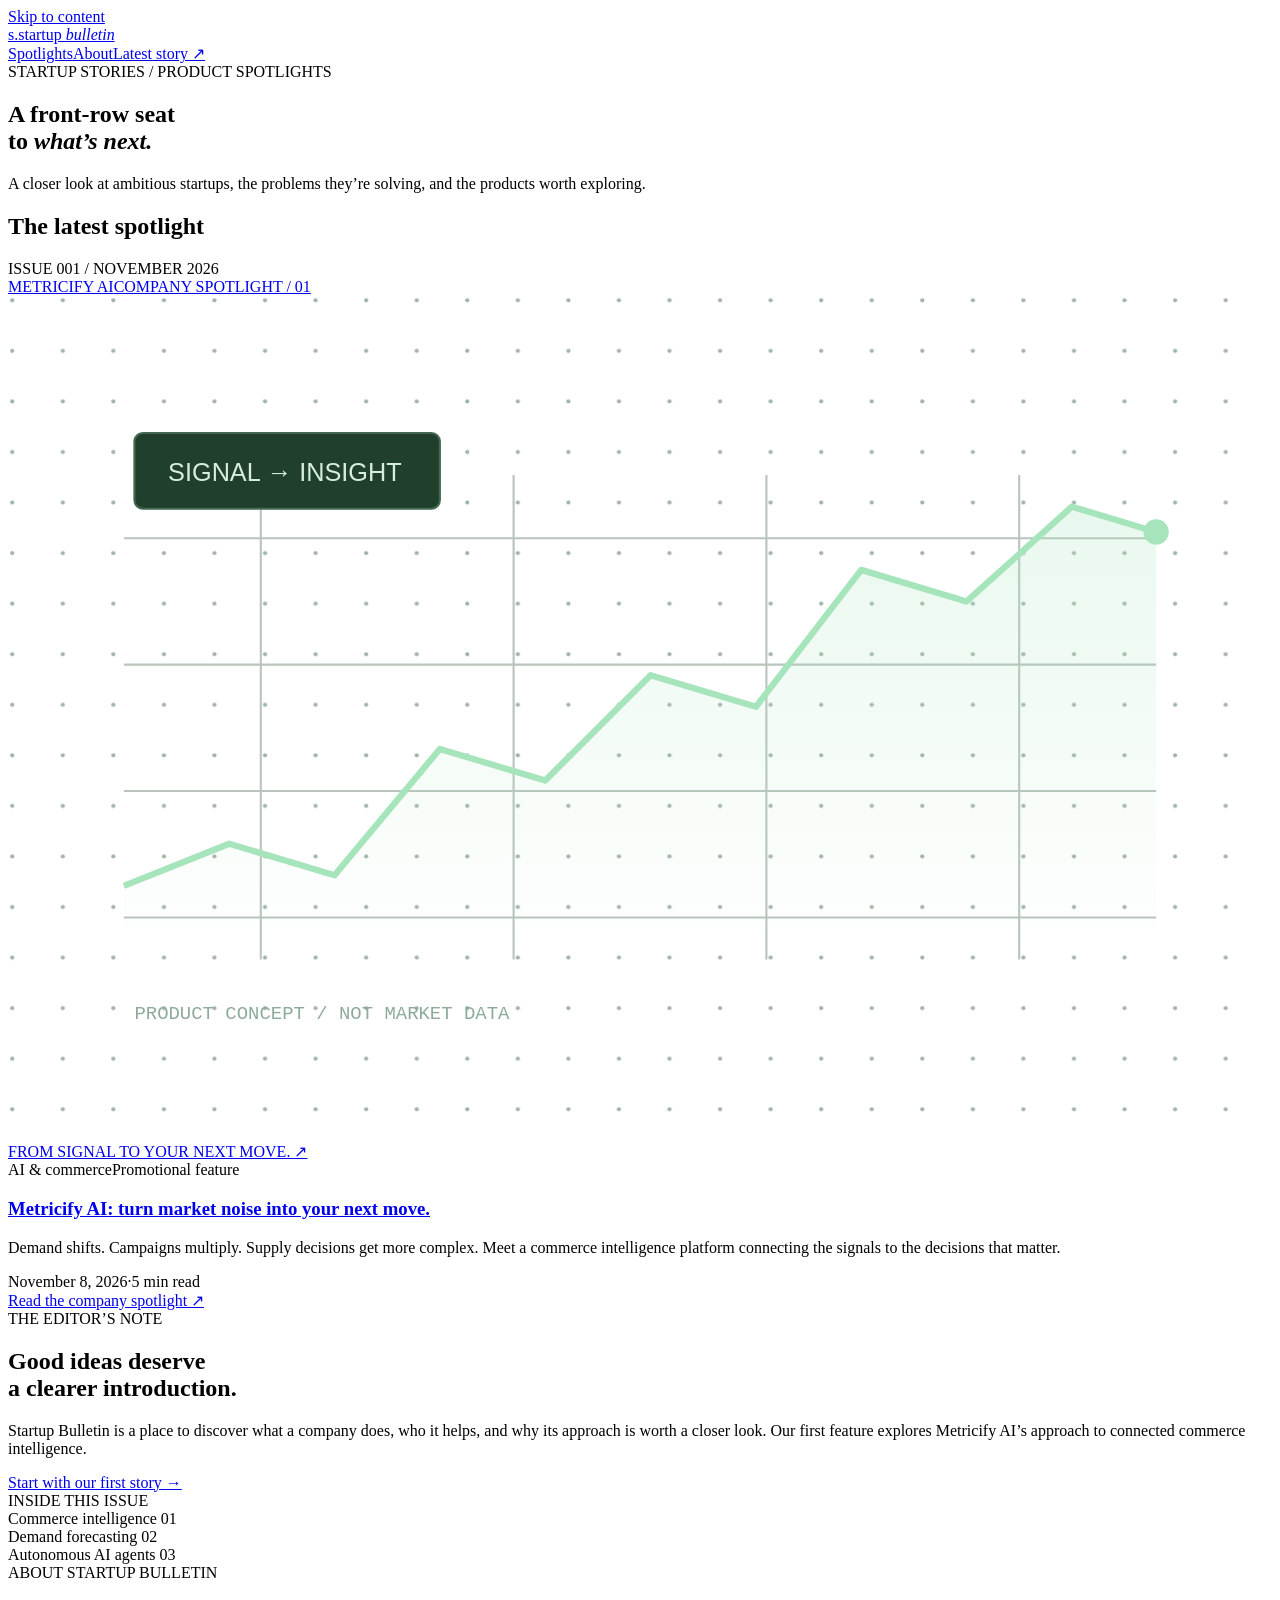
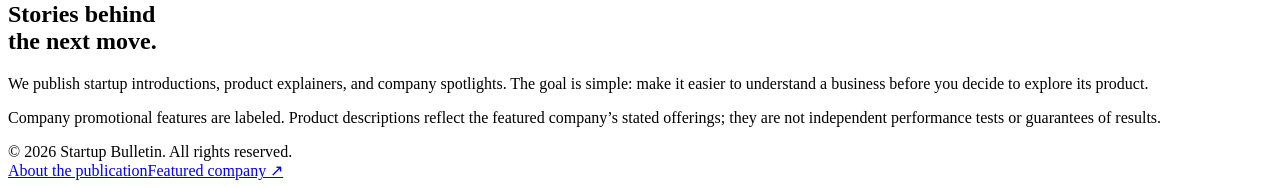
==== index.html @ 2eead3b6 "Launch Startup Bulletin homepage" ====
<!doctype html><html lang="en"><head><meta charset="utf-8"><meta name="viewport" content="width=device-width,initial-scale=1"><title>Startup Bulletin — Startup stories & product spotlights</title><meta name="description" content="Discover startup stories and product spotlights. Read our featured introduction to Metricify AI and its commerce intelligence platform."><link rel="canonical" href="https://startupbulletin.github.io/"><meta property="og:title" content="Startup Bulletin — Ideas worth a closer look"><meta property="og:description" content="Startup stories, product spotlights, and the people building what comes next."><meta property="og:type" content="website"><meta property="og:url" content="https://startupbulletin.github.io/"><link rel="stylesheet" href="style.css"><meta name="theme-color" content="#f7f5ed"><script type="application/ld+json">{"@context":"https://schema.org","@type":"Blog","name":"Startup Bulletin","url":"https://startupbulletin.github.io/","description":"Startup stories and promotional product spotlights."}</script></head><body><a class="skip" href="#main">Skip to content</a><header class="masthead"><div class="wrap header-inner"><a class="brand" href="./" aria-label="Startup Bulletin home"><span class="brand-mark">s.</span><span>startup <em>bulletin</em></span></a><nav class="nav" aria-label="Primary"><a href="#spotlights">Spotlights</a><a href="#about">About</a><a class="nav-cta" href="metricify-ai.html">Latest story <span>↗</span></a></nav></div></header><main id="main" class="wrap"><section class="intro"><div><span class="eyebrow">STARTUP STORIES / PRODUCT SPOTLIGHTS</span><h1>A front-row seat<br>to <em>what’s next.</em></h1></div><p>A closer look at ambitious startups, the problems they’re solving, and the products worth exploring.</p></section><section id="spotlights" aria-labelledby="featured-title"><div class="section-label"><h2 id="featured-title">The latest spotlight</h2><span>ISSUE 001 / NOVEMBER 2026</span></div><article class="feature"><a class="feature-art" href="metricify-ai.html" aria-label="Read the Metricify AI company spotlight"><div class="art-top"><span>METRICIFY AI</span><span>COMPANY SPOTLIGHT / 01</span></div><svg viewBox="0 0 600 400" role="img" aria-label="Commerce signals connecting into an upward demand trend"><defs><pattern id="dots" width="24" height="24" patternUnits="userSpaceOnUse"><circle cx="2" cy="2" r="1" fill="#456852" opacity=".5"/></pattern><linearGradient id="fade" x1="0" y1="0" x2="0" y2="1"><stop stop-color="#a6e4bb" stop-opacity=".25"/><stop offset="1" stop-color="#a6e4bb" stop-opacity="0"/></linearGradient></defs><rect width="600" height="400" fill="url(#dots)"/><g stroke="#526e5a" stroke-width="1" opacity=".4"><path d="M55 115H545M55 175H545M55 235H545M55 295H545"/><path d="M120 85V315M240 85V315M360 85V315M480 85V315"/></g><path d="M55 280L105 260L155 275L205 215L255 230L305 180L355 195L405 130L455 145L505 100L545 112V315H55Z" fill="url(#fade)"/><path class="signal-line" d="M55 280L105 260L155 275L205 215L255 230L305 180L355 195L405 130L455 145L505 100L545 112" stroke="#a6e4bb" stroke-width="3" stroke-linejoin="round" fill="none"/><circle cx="545" cy="112" r="6" fill="#a6e4bb"/><rect x="60" y="65" width="145" height="36" rx="4" fill="#203f2c" stroke="#456852"/><text x="76" y="88" font-family="Arial,sans-serif" font-size="12" fill="#d7eddd">SIGNAL → INSIGHT</text><text x="60" y="343" font-family="monospace" font-size="9" fill="#8dab99">PRODUCT CONCEPT / NOT MARKET DATA</text></svg><div class="art-bottom">FROM SIGNAL TO YOUR NEXT MOVE. <span>↗</span></div></a><div class="feature-copy"><div class="tags"><span class="tag">AI &amp; commerce</span><span class="promo">Promotional feature</span></div><h3><a href="metricify-ai.html">Metricify AI: turn market noise into your next move.</a></h3><p>Demand shifts. Campaigns multiply. Supply decisions get more complex. Meet a commerce intelligence platform connecting the signals to the decisions that matter.</p><div class="meta"><time datetime="2026-11-08">November 8, 2026</time><span>·</span><span>5 min read</span></div><a class="read-link" href="metricify-ai.html">Read the company spotlight <span>↗</span></a></div></article></section><section class="below"><div><span class="eyebrow orange">THE EDITOR’S NOTE</span><h2>Good ideas deserve<br>a clearer introduction.</h2><p>Startup Bulletin is a place to discover what a company does, who it helps, and why its approach is worth a closer look. Our first feature explores Metricify AI’s approach to connected commerce intelligence.</p><a class="read-link" href="metricify-ai.html" style="max-width:390px">Start with our first story <span>→</span></a></div><div><span class="eyebrow">INSIDE THIS ISSUE</span><div class="topic-list"><div>Commerce intelligence <span>01</span></div><div>Demand forecasting <span>02</span></div><div>Autonomous AI agents <span>03</span></div></div></div></section></main><section class="about-box" id="about"><div class="wrap about-grid"><div><span class="eyebrow">ABOUT STARTUP BULLETIN</span><h2>Stories behind<br>the next move.</h2></div><div><p>We publish startup introductions, product explainers, and company spotlights. The goal is simple: make it easier to understand a business before you decide to explore its product.</p><p>Company promotional features are labeled. Product descriptions reflect the featured company’s stated offerings; they are not independent performance tests or guarantees of results.</p></div></div></section><footer class="footer"><div class="wrap"><span>© 2026 Startup Bulletin. All rights reserved.</span><div class="footer-links"><a href="#about">About the publication</a><a href="https://metricifyai.com/" target="_blank" rel="noopener">Featured company ↗</a></div></div></footer></body></html>
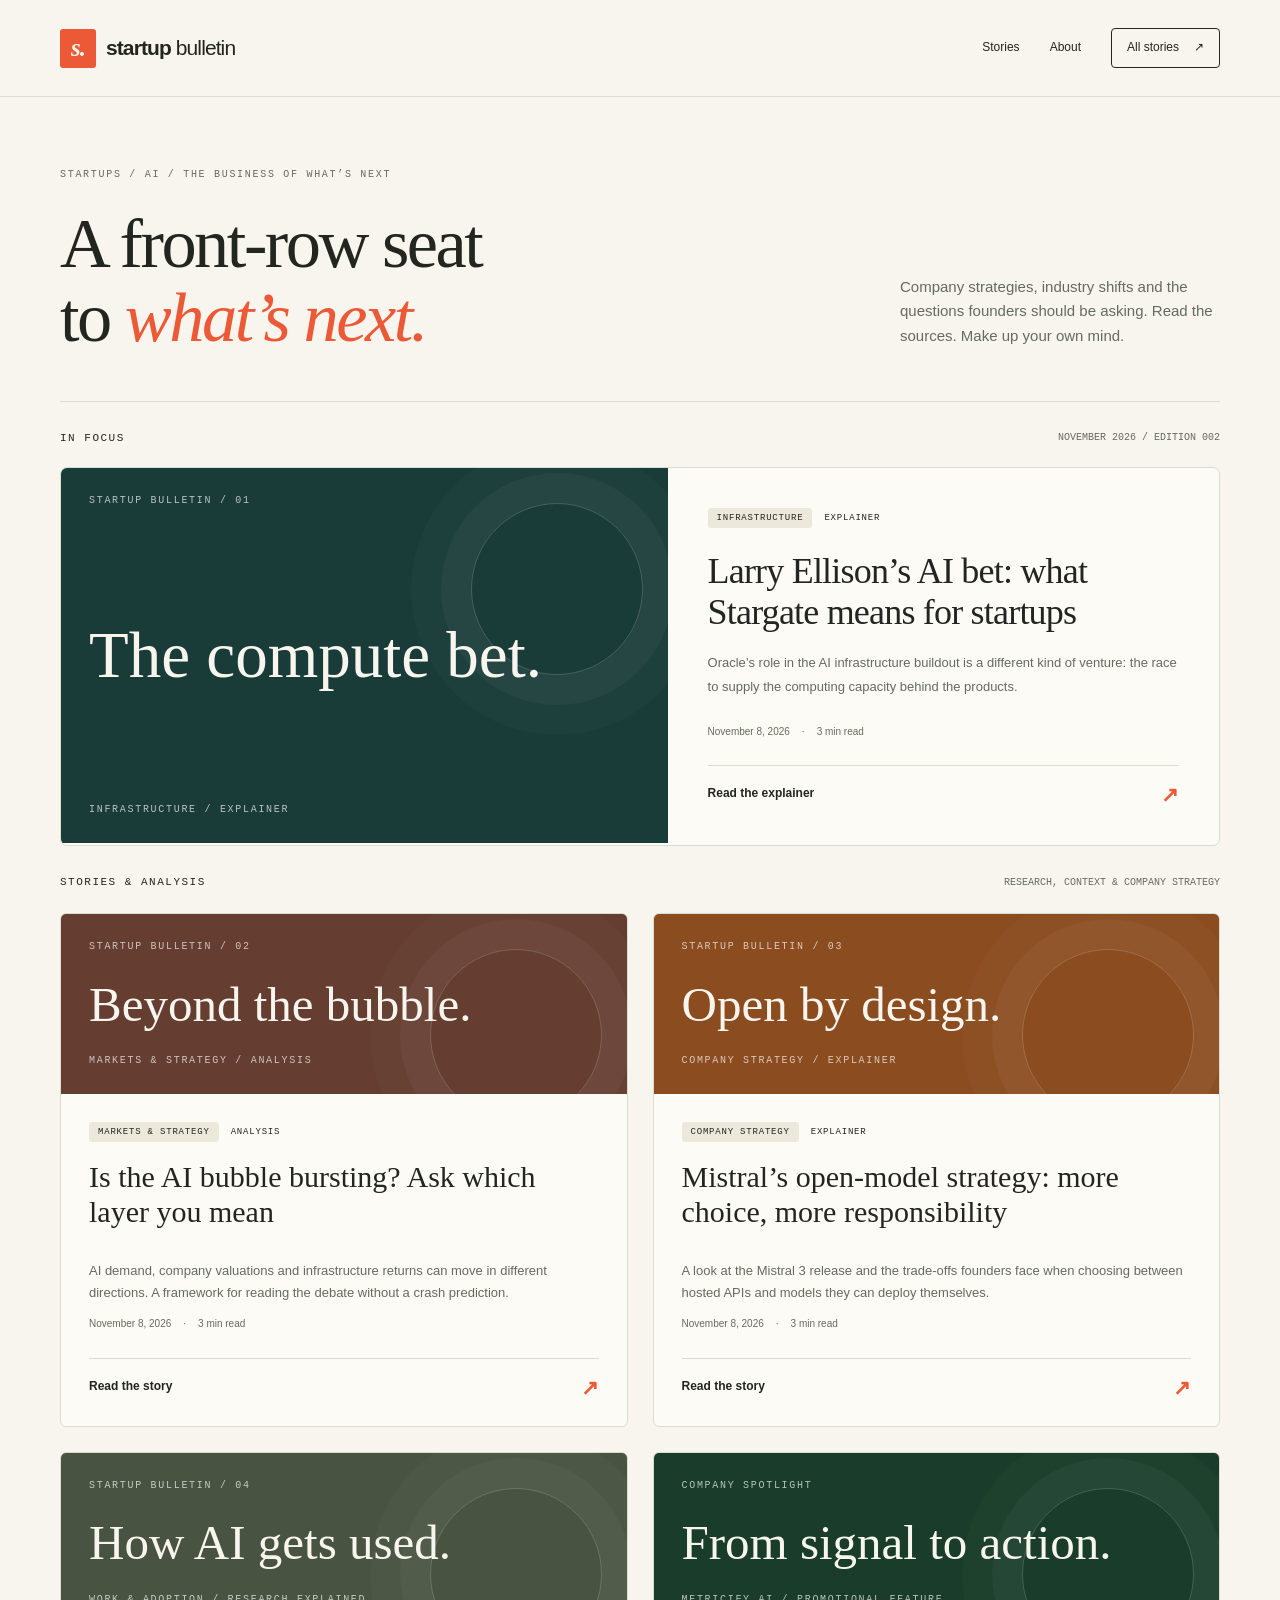
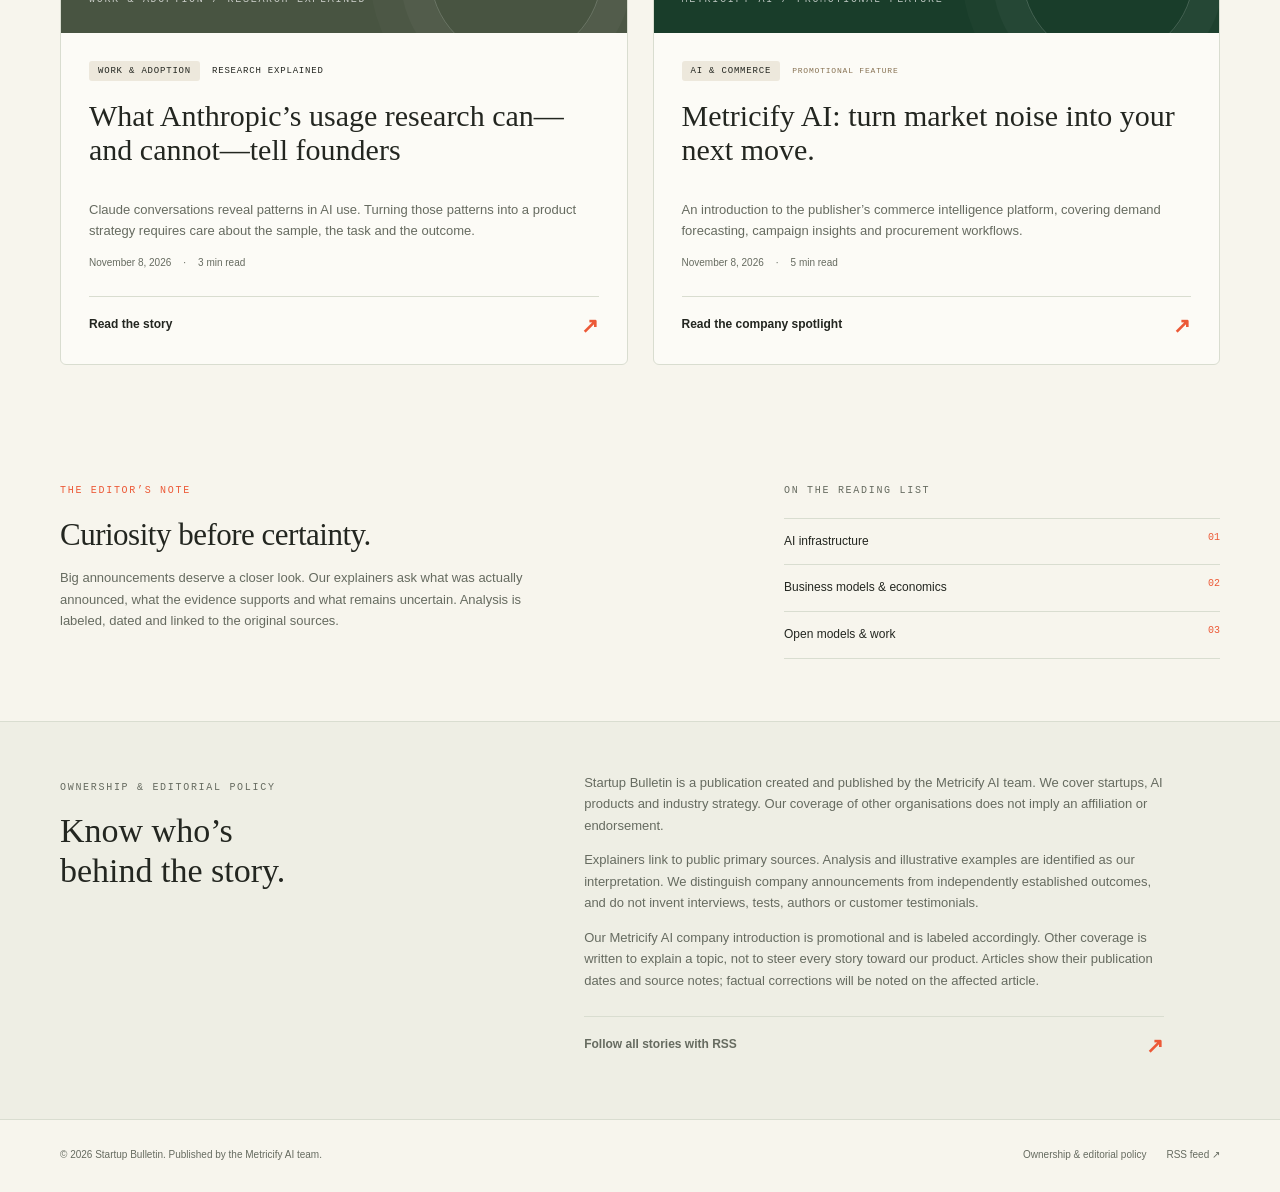
==== commit 8641ec8f: "Update index.html" ====
--- a/index.html
+++ b/index.html
@@ -1 +1 @@
-<!doctype html><html lang="en"><head><meta charset="utf-8"><meta name="viewport" content="width=device-width,initial-scale=1"><title>Startup Bulletin — Startup stories & product spotlights</title><meta name="description" content="Discover startup stories and product spotlights. Read our featured introduction to Metricify AI and its commerce intelligence platform."><link rel="canonical" href="https://startupbulletin.github.io/"><meta property="og:title" content="Startup Bulletin — Ideas worth a closer look"><meta property="og:description" content="Startup stories, product spotlights, and the people building what comes next."><meta property="og:type" content="website"><meta property="og:url" content="https://startupbulletin.github.io/"><link rel="stylesheet" href="style.css"><meta name="theme-color" content="#f7f5ed"><script type="application/ld+json">{"@context":"https://schema.org","@type":"Blog","name":"Startup Bulletin","url":"https://startupbulletin.github.io/","description":"Startup stories and promotional product spotlights."}</script></head><body><a class="skip" href="#main">Skip to content</a><header class="masthead"><div class="wrap header-inner"><a class="brand" href="./" aria-label="Startup Bulletin home"><span class="brand-mark">s.</span><span>startup <em>bulletin</em></span></a><nav class="nav" aria-label="Primary"><a href="#spotlights">Spotlights</a><a href="#about">About</a><a class="nav-cta" href="metricify-ai.html">Latest story <span>↗</span></a></nav></div></header><main id="main" class="wrap"><section class="intro"><div><span class="eyebrow">STARTUP STORIES / PRODUCT SPOTLIGHTS</span><h1>A front-row seat<br>to <em>what’s next.</em></h1></div><p>A closer look at ambitious startups, the problems they’re solving, and the products worth exploring.</p></section><section id="spotlights" aria-labelledby="featured-title"><div class="section-label"><h2 id="featured-title">The latest spotlight</h2><span>ISSUE 001 / NOVEMBER 2026</span></div><article class="feature"><a class="feature-art" href="metricify-ai.html" aria-label="Read the Metricify AI company spotlight"><div class="art-top"><span>METRICIFY AI</span><span>COMPANY SPOTLIGHT / 01</span></div><svg viewBox="0 0 600 400" role="img" aria-label="Commerce signals connecting into an upward demand trend"><defs><pattern id="dots" width="24" height="24" patternUnits="userSpaceOnUse"><circle cx="2" cy="2" r="1" fill="#456852" opacity=".5"/></pattern><linearGradient id="fade" x1="0" y1="0" x2="0" y2="1"><stop stop-color="#a6e4bb" stop-opacity=".25"/><stop offset="1" stop-color="#a6e4bb" stop-opacity="0"/></linearGradient></defs><rect width="600" height="400" fill="url(#dots)"/><g stroke="#526e5a" stroke-width="1" opacity=".4"><path d="M55 115H545M55 175H545M55 235H545M55 295H545"/><path d="M120 85V315M240 85V315M360 85V315M480 85V315"/></g><path d="M55 280L105 260L155 275L205 215L255 230L305 180L355 195L405 130L455 145L505 100L545 112V315H55Z" fill="url(#fade)"/><path class="signal-line" d="M55 280L105 260L155 275L205 215L255 230L305 180L355 195L405 130L455 145L505 100L545 112" stroke="#a6e4bb" stroke-width="3" stroke-linejoin="round" fill="none"/><circle cx="545" cy="112" r="6" fill="#a6e4bb"/><rect x="60" y="65" width="145" height="36" rx="4" fill="#203f2c" stroke="#456852"/><text x="76" y="88" font-family="Arial,sans-serif" font-size="12" fill="#d7eddd">SIGNAL → INSIGHT</text><text x="60" y="343" font-family="monospace" font-size="9" fill="#8dab99">PRODUCT CONCEPT / NOT MARKET DATA</text></svg><div class="art-bottom">FROM SIGNAL TO YOUR NEXT MOVE. <span>↗</span></div></a><div class="feature-copy"><div class="tags"><span class="tag">AI &amp; commerce</span><span class="promo">Promotional feature</span></div><h3><a href="metricify-ai.html">Metricify AI: turn market noise into your next move.</a></h3><p>Demand shifts. Campaigns multiply. Supply decisions get more complex. Meet a commerce intelligence platform connecting the signals to the decisions that matter.</p><div class="meta"><time datetime="2026-11-08">November 8, 2026</time><span>·</span><span>5 min read</span></div><a class="read-link" href="metricify-ai.html">Read the company spotlight <span>↗</span></a></div></article></section><section class="below"><div><span class="eyebrow orange">THE EDITOR’S NOTE</span><h2>Good ideas deserve<br>a clearer introduction.</h2><p>Startup Bulletin is a place to discover what a company does, who it helps, and why its approach is worth a closer look. Our first feature explores Metricify AI’s approach to connected commerce intelligence.</p><a class="read-link" href="metricify-ai.html" style="max-width:390px">Start with our first story <span>→</span></a></div><div><span class="eyebrow">INSIDE THIS ISSUE</span><div class="topic-list"><div>Commerce intelligence <span>01</span></div><div>Demand forecasting <span>02</span></div><div>Autonomous AI agents <span>03</span></div></div></div></section></main><section class="about-box" id="about"><div class="wrap about-grid"><div><span class="eyebrow">ABOUT STARTUP BULLETIN</span><h2>Stories behind<br>the next move.</h2></div><div><p>We publish startup introductions, product explainers, and company spotlights. The goal is simple: make it easier to understand a business before you decide to explore its product.</p><p>Company promotional features are labeled. Product descriptions reflect the featured company’s stated offerings; they are not independent performance tests or guarantees of results.</p></div></div></section><footer class="footer"><div class="wrap"><span>© 2026 Startup Bulletin. All rights reserved.</span><div class="footer-links"><a href="#about">About the publication</a><a href="https://metricifyai.com/" target="_blank" rel="noopener">Featured company ↗</a></div></div></footer></body></html>
+<!doctype html><html lang="en"><head><meta charset="utf-8"><meta name="viewport" content="width=device-width,initial-scale=1"><title>Startup stories, AI strategy &amp; company explainers | Startup Bulletin</title><meta name="description" content="Explore AI infrastructure, the bubble debate, Mistral, Anthropic and startup product spotlights, with sources and clearly labeled analysis."><link rel="canonical" href="https://startupbulletin.github.io/"><meta property="og:title" content="Startup stories, AI strategy &amp; company explainers"><meta property="og:description" content="Explore AI infrastructure, the bubble debate, Mistral, Anthropic and startup product spotlights, with sources and clearly labeled analysis."><meta property="og:type" content="website"><meta property="og:url" content="https://startupbulletin.github.io/"><meta name="theme-color" content="#f7f5ed"><link rel="stylesheet" href="style.css"><link rel="alternate" type="application/rss+xml" title="Startup Bulletin" href="feed.xml"><script type="application/ld+json">{"@context": "https://schema.org", "@type": "Blog", "name": "Startup Bulletin", "url": "https://startupbulletin.github.io/", "publisher": {"@type": "Organization", "name": "Metricify AI"}, "blogPost": [{"@type": "BlogPosting", "headline": "Larry Ellison’s AI bet: what Stargate means for startups", "url": "https://startupbulletin.github.io/larry-ellison-stargate-ai.html"}, {"@type": "BlogPosting", "headline": "Is the AI bubble bursting? Ask which layer you mean", "url": "https://startupbulletin.github.io/is-the-ai-bubble-bursting.html"}, {"@type": "BlogPosting", "headline": "Mistral’s open-model strategy: more choice, more responsibility", "url": "https://startupbulletin.github.io/mistral-open-model-strategy.html"}, {"@type": "BlogPosting", "headline": "What Anthropic’s usage research can—and cannot—tell founders", "url": "https://startupbulletin.github.io/anthropic-ai-work-adoption.html"}]}</script><style>.news-grid{display:grid;grid-template-columns:repeat(2,minmax(0,1fr));gap:25px;margin:25px 0 55px}.news-card{border:1px solid var(--line);border-radius:6px;overflow:hidden;background:#fcfbf6;display:flex;flex-direction:column}.news-card .card-copy{padding:28px;flex:1;display:flex;flex-direction:column}.news-card h3{font:normal 30px/1.15 Georgia,serif;margin:18px 0}.news-card p{font-size:13px;color:var(--muted)}.news-card .meta{margin-top:auto}.cover{min-height:180px;padding:25px 28px;color:#f7f5ed;display:flex;flex-direction:column;justify-content:space-between;position:relative;overflow:hidden}.cover:after{content:"";position:absolute;width:170px;height:170px;border:1px solid #ffffff30;border-radius:50%;right:25px;top:35px;box-shadow:0 0 0 30px #ffffff08,0 0 0 60px #ffffff05}.cover strong{font:normal 49px Georgia,serif;z-index:1;max-width:85%}.cover .eyebrow{color:#ffffffb0}.hero-cover{min-height:375px}.hero-cover strong{font-size:65px}.story a:not(.btn):not(.back){text-decoration:underline;text-underline-offset:3px}.source-ref{font-size:11px;color:#846348}.sources li{font-size:12px}.story .editor-note{font-size:12px;padding:20px;background:#eeeee4;border-left:3px solid var(--orange)}@media(max-width:650px){.news-grid{grid-template-columns:1fr}.hero-cover{min-height:275px}.hero-cover strong{font-size:52px}.cover{min-height:160px}.cover strong{font-size:43px}}</style></head><body><a class="skip" href="#main">Skip to content</a><header class="masthead"><div class="wrap header-inner"><a class="brand" href="./" aria-label="Startup Bulletin home"><span class="brand-mark">s.</span><span>startup <em>bulletin</em></span></a><nav class="nav" aria-label="Primary"><a href="#stories">Stories</a><a href="#about">About</a><a class="nav-cta" href="#stories">All stories <span>↗</span></a></nav></div></header><main id="main" class="wrap"><section class="intro"><div><span class="eyebrow">STARTUPS / AI / THE BUSINESS OF WHAT’S NEXT</span><h1>A front-row seat<br>to <em>what’s next.</em></h1></div><p>Company strategies, industry shifts and the questions founders should be asking. Read the sources. Make up your own mind.</p></section><section aria-labelledby="lead-title"><div class="section-label"><h2 id="lead-title">In focus</h2><span>NOVEMBER 2026 / EDITION 002</span></div><article class="feature"><a href="larry-ellison-stargate-ai.html" aria-label="Larry Ellison’s AI bet: what Stargate means for startups"><div class="cover hero-cover" style="background:#193c38"><span class="eyebrow">STARTUP BULLETIN / 01</span><strong>The compute bet.</strong><span class="eyebrow">Infrastructure / Explainer</span></div></a><div class="feature-copy"><div class="tags"><span class="tag">Infrastructure</span><span>Explainer</span></div><h3><a href="larry-ellison-stargate-ai.html">Larry Ellison’s AI bet: what Stargate means for startups</a></h3><p>Oracle’s role in the AI infrastructure buildout is a different kind of venture: the race to supply the computing capacity behind the products.</p><div class="meta"><time datetime="2026-11-08">November 8, 2026</time><span>·</span><span>3 min read</span></div><a class="read-link" href="larry-ellison-stargate-ai.html">Read the explainer <span>↗</span></a></div></article></section><section id="stories"><div class="section-label"><h2>Stories & analysis</h2><span>RESEARCH, CONTEXT & COMPANY STRATEGY</span></div><div class="news-grid"><article class="news-card"><a href="is-the-ai-bubble-bursting.html" aria-label="Is the AI bubble bursting? Ask which layer you mean"><div class="cover " style="background:#653d31"><span class="eyebrow">STARTUP BULLETIN / 02</span><strong>Beyond the bubble.</strong><span class="eyebrow">Markets & strategy / Analysis</span></div></a><div class="card-copy"><div class="tags"><span class="tag">Markets & strategy</span><span>Analysis</span></div><h3><a href="is-the-ai-bubble-bursting.html">Is the AI bubble bursting? Ask which layer you mean</a></h3><p>AI demand, company valuations and infrastructure returns can move in different directions. A framework for reading the debate without a crash prediction.</p><div class="meta"><time datetime="2026-11-08">November 8, 2026</time><span>·</span><span>3 min read</span></div><a class="read-link" href="is-the-ai-bubble-bursting.html">Read the story <span>↗</span></a></div></article><article class="news-card"><a href="mistral-open-model-strategy.html" aria-label="Mistral’s open-model strategy: more choice, more responsibility"><div class="cover " style="background:#8b4c20"><span class="eyebrow">STARTUP BULLETIN / 03</span><strong>Open by design.</strong><span class="eyebrow">Company strategy / Explainer</span></div></a><div class="card-copy"><div class="tags"><span class="tag">Company strategy</span><span>Explainer</span></div><h3><a href="mistral-open-model-strategy.html">Mistral’s open-model strategy: more choice, more responsibility</a></h3><p>A look at the Mistral 3 release and the trade-offs founders face when choosing between hosted APIs and models they can deploy themselves.</p><div class="meta"><time datetime="2026-11-08">November 8, 2026</time><span>·</span><span>3 min read</span></div><a class="read-link" href="mistral-open-model-strategy.html">Read the story <span>↗</span></a></div></article><article class="news-card"><a href="anthropic-ai-work-adoption.html" aria-label="What Anthropic’s usage research can—and cannot—tell founders"><div class="cover " style="background:#485441"><span class="eyebrow">STARTUP BULLETIN / 04</span><strong>How AI gets used.</strong><span class="eyebrow">Work & adoption / Research explained</span></div></a><div class="card-copy"><div class="tags"><span class="tag">Work & adoption</span><span>Research explained</span></div><h3><a href="anthropic-ai-work-adoption.html">What Anthropic’s usage research can—and cannot—tell founders</a></h3><p>Claude conversations reveal patterns in AI use. Turning those patterns into a product strategy requires care about the sample, the task and the outcome.</p><div class="meta"><time datetime="2026-11-08">November 8, 2026</time><span>·</span><span>3 min read</span></div><a class="read-link" href="anthropic-ai-work-adoption.html">Read the story <span>↗</span></a></div></article><article class="news-card"><a href="metricify-ai.html" class="cover" style="background:#193d2a"><span class="eyebrow">COMPANY SPOTLIGHT</span><strong>From signal to action.</strong><span class="eyebrow">METRICIFY AI / PROMOTIONAL FEATURE</span></a><div class="card-copy"><div class="tags"><span class="tag">AI & commerce</span><span class="promo">Promotional feature</span></div><h3><a href="metricify-ai.html">Metricify AI: turn market noise into your next move.</a></h3><p>An introduction to the publisher’s commerce intelligence platform, covering demand forecasting, campaign insights and procurement workflows.</p><div class="meta"><time datetime="2026-11-08">November 8, 2026</time><span>·</span><span>5 min read</span></div><a class="read-link" href="metricify-ai.html">Read the company spotlight <span>↗</span></a></div></article></div></section><section class="below"><div><span class="eyebrow orange">THE EDITOR’S NOTE</span><h2>Curiosity before certainty.</h2><p>Big announcements deserve a closer look. Our explainers ask what was actually announced, what the evidence supports and what remains uncertain. Analysis is labeled, dated and linked to the original sources.</p></div><div><span class="eyebrow">ON THE READING LIST</span><div class="topic-list"><div>AI infrastructure <span>01</span></div><div>Business models & economics <span>02</span></div><div>Open models & work <span>03</span></div></div></div></section></main><section class="about-box" id="about"><div class="wrap about-grid"><div><span class="eyebrow">OWNERSHIP & EDITORIAL POLICY</span><h2>Know who’s<br>behind the story.</h2></div><div><p>Startup Bulletin is a publication created and published by the Metricify AI team. We cover startups, AI products and industry strategy. Our coverage of other organisations does not imply an affiliation or endorsement.</p><p>Explainers link to public primary sources. Analysis and illustrative examples are identified as our interpretation. We distinguish company announcements from independently established outcomes, and do not invent interviews, tests, authors or customer testimonials.</p><p>Our Metricify AI company introduction is promotional and is labeled accordingly. Other coverage is written to explain a topic, not to steer every story toward our product. Articles show their publication dates and source notes; factual corrections will be noted on the affected article.</p><p><a class="read-link" href="feed.xml">Follow all stories with RSS <span>↗</span></a></p></div></div></section><footer class="footer"><div class="wrap"><span>© 2026 Startup Bulletin. Published by the Metricify AI team.</span><div class="footer-links"><a href="./#about">Ownership & editorial policy</a><a href="feed.xml">RSS feed ↗</a></div></div></footer></body></html>
--- a/style.css
+++ b/style.css
@@ -0,0 +1 @@
+:root{--paper:#f7f5ed;--ink:#232620;--muted:#666b60;--line:#d9ddd0;--orange:#ec5937;--green:#a6e4bb}*{box-sizing:border-box}html{scroll-behavior:smooth;scroll-padding-top:90px}body{margin:0;background:var(--paper);color:var(--ink);font:16px/1.65 Inter,"Segoe UI",Arial,sans-serif}a{color:inherit;text-decoration:none}button{font:inherit}button,a{-webkit-tap-highlight-color:transparent}a:focus-visible,button:focus-visible{outline:2px solid var(--orange);outline-offset:5px}::selection{background:#ffd1bd}img,svg{max-width:100%;display:block}.wrap{max-width:1240px;padding:0 40px;margin:0 auto}.masthead{border-bottom:1px solid var(--line);background:var(--paper)}.header-inner{height:96px;display:flex;align-items:center;justify-content:space-between;gap:24px}.brand{font-weight:750;font-size:21px;letter-spacing:-.9px;display:flex;align-items:center;gap:10px}.brand-mark{background:var(--orange);color:var(--paper);font:italic bold 25px Georgia,serif;display:grid;place-items:center;width:36px;height:39px;border-radius:3px}.brand em{font-style:normal;font-weight:400}.nav{display:flex;gap:30px;align-items:center;font-size:12px}.nav a:hover,.footer a:hover{color:var(--orange)}.nav .nav-cta{border:1px solid var(--ink);padding:9px 15px;border-radius:4px;display:flex;gap:15px}.eyebrow{font:10px/1.6 ui-monospace,Consolas,monospace;letter-spacing:1.7px;text-transform:uppercase;color:var(--muted)}.orange{color:var(--orange)}.intro{padding:62px 0 47px;border-bottom:1px solid var(--line);display:grid;grid-template-columns:1.45fr 1fr;align-items:end;gap:50px}.intro h1{font:normal clamp(42px,5.5vw,73px)/1.04 Georgia,"Times New Roman",serif;letter-spacing:-2.5px;margin:22px 0 0}.intro h1 em{font-weight:normal;color:var(--orange)}.intro p{color:var(--muted);font-size:15px;max-width:320px;margin:0 0 5px auto}.section-label{display:flex;justify-content:space-between;gap:20px;align-items:center;margin:30px 0 23px}.section-label h2{font:11px ui-monospace,monospace;letter-spacing:1.5px;text-transform:uppercase;margin:0}.section-label span{font:10px ui-monospace,monospace;color:var(--muted)}.feature{display:grid;grid-template-columns:1.1fr 1fr;border:1px solid var(--line);border-radius:7px;overflow:hidden;background:#fcfbf6}.feature-art{display:block;background:#13271e;position:relative;min-height:375px;overflow:hidden}.art-top{position:absolute;top:25px;left:27px;right:27px;display:flex;justify-content:space-between;color:#8dab99;font:9px ui-monospace,monospace;letter-spacing:1px}.feature-art svg{width:100%;height:100%;min-height:375px}.art-bottom{position:absolute;bottom:26px;left:28px;color:#dcf1e1;font:11px ui-monospace,monospace;letter-spacing:.7px}.feature-copy{padding:40px;display:flex;flex-direction:column;align-items:start}.tags{display:flex;align-items:center;gap:12px;flex-wrap:wrap;font:9px ui-monospace,monospace;letter-spacing:.8px;text-transform:uppercase}.tag{background:#ede8dc;padding:5px 9px;border-radius:3px}.tags .promo{color:#877253;font-size:8px}.feature h3{font:normal 36px/1.14 Georgia,serif;letter-spacing:-.8px;margin:23px 0 18px}.feature p{font-size:13px;line-height:1.85;color:var(--muted);margin:0 0 25px}.meta{font-size:10px;color:var(--muted);display:flex;gap:12px;align-items:center;margin-top:auto}.read-link{font-size:12px;display:flex;justify-content:space-between;width:100%;border-top:1px solid var(--line);padding-top:18px;margin-top:25px;font-weight:600}.read-link span{color:var(--orange);font-size:21px;line-height:1}.feature:hover .read-link span{transform:translate(3px,-3px)}.below{display:grid;grid-template-columns:1.5fr 1fr;gap:70px;padding:55px 0 62px}.below h2{font:normal 31px/1.15 Georgia,serif;letter-spacing:-.5px;margin:15px 0}.below p{color:var(--muted);font-size:13px;max-width:490px}.topic-list{border-top:1px solid var(--line);margin-top:16px}.topic-list div{display:flex;justify-content:space-between;border-bottom:1px solid var(--line);padding:13px 0;font-size:12px}.topic-list span{font:10px ui-monospace,monospace;color:var(--orange)}.about-box{border-top:1px solid var(--line);background:#eeeee4;padding:50px 0}.about-grid{display:grid;grid-template-columns:1fr 1.4fr;gap:70px;align-items:start}.about-grid h2{font:normal 34px/1.15 Georgia,serif;margin:13px 0}.about-grid p{font-size:13px;color:var(--muted);margin:0 0 13px;max-width:580px}.footer{border-top:1px solid var(--line);padding:27px 0}.footer .wrap{display:flex;justify-content:space-between;align-items:center;gap:20px;font-size:10px;color:var(--muted)}.footer-links{display:flex;gap:20px}.btn{display:inline-flex;align-items:center;justify-content:center;gap:24px;background:var(--orange);color:white;border:1px solid var(--orange);border-radius:4px;padding:12px 18px;font-size:12px;font-weight:600;cursor:pointer}.btn:hover{background:#ca4426}.btn.secondary{background:transparent;color:var(--ink);border-color:var(--line)}.button-row{display:flex;align-items:center;gap:12px;flex-wrap:wrap}.back{display:inline-flex;font-size:11px;color:var(--muted);gap:10px;margin:30px 0}.article-head{max-width:900px;padding:15px 0 36px}.article-head h1{font:normal clamp(38px,4.5vw,61px)/1.08 Georgia,serif;letter-spacing:-1.7px;margin:22px 0}.standfirst{font-size:17px;line-height:1.75;color:var(--muted);max-width:730px}.byline{display:flex;align-items:center;gap:13px;font-size:11px;margin-top:26px;color:var(--muted)}.author-icon{display:grid;place-items:center;background:var(--orange);color:white;width:32px;height:32px;border-radius:50%;font:bold 13px Georgia,serif}.byline strong{display:block;font-weight:600;color:var(--ink)}.byline time{margin-left:auto}.article-visual{position:relative;background:#13271e;border-radius:6px;overflow:hidden;max-height:340px}.article-visual svg{width:100%;height:340px}.article-visual .art-top{left:30px;right:30px}.article-visual .art-bottom{left:30px}.story-layout{display:grid;grid-template-columns:210px minmax(0,710px);gap:70px;padding:50px 0 70px;justify-content:start}.story-aside{position:sticky;top:30px;align-self:start;border-top:2px solid var(--ink);padding-top:20px}.story-aside h2{font:10px ui-monospace,monospace;letter-spacing:1px;text-transform:uppercase;margin:0 0 15px}.story-aside a{display:block;font-size:11px;color:var(--muted);margin:12px 0}.story-aside a:hover{color:var(--orange)}.story-aside .company{margin-top:28px;border-top:1px solid var(--line);padding-top:18px}.story-aside .company strong{font-size:17px}.story p,.story li{font-size:15px;line-height:1.9;color:#4b5147}.story p{margin:0 0 23px}.story h2{font:normal 31px/1.2 Georgia,serif;letter-spacing:-.5px;margin:38px 0 16px;color:var(--ink)}.story h2:first-child{margin-top:0}.story strong{font-weight:600;color:var(--ink)}.story ul{padding-left:20px}.story li{margin-bottom:12px}.quote{font:normal 28px/1.35 Georgia,serif;border-left:3px solid var(--orange);padding:9px 0 9px 24px;margin:32px 0;color:var(--ink)}.story-cta{background:#eeeee4;border:1px solid var(--line);border-radius:6px;padding:27px;margin:35px 0}.story-cta h2{margin:0 0 12px;font-size:29px}.story-cta p{font-size:13px}.disclosure{border-top:1px solid var(--line);padding-top:20px!important;font-size:11px!important;color:var(--muted)!important}.share-row{display:flex;align-items:center;justify-content:space-between;gap:15px;margin-top:35px}.share-status{font-size:10px;color:var(--muted)}.skip{position:absolute;top:-80px;left:15px;background:var(--ink);color:white;padding:10px;z-index:10}.skip:focus{top:10px}.signal-line{stroke-dasharray:1200;stroke-dashoffset:1200;animation:draw 2s ease forwards}@keyframes draw{to{stroke-dashoffset:0}}@media(prefers-reduced-motion:reduce){html{scroll-behavior:auto}.signal-line{animation:none;stroke-dashoffset:0}}@media(max-width:900px){.wrap{padding:0 25px}.intro{gap:30px;grid-template-columns:1.4fr 1fr}.intro h1{font-size:54px}.feature-copy{padding:28px}.feature h3{font-size:30px}.feature-art,.feature-art svg{min-height:360px}.below{gap:35px}.story-layout{grid-template-columns:160px 1fr;gap:35px}}@media(max-width:650px){.wrap{padding:0 21px}.header-inner{height:77px;gap:10px}.brand{font-size:17px;gap:8px}.brand-mark{width:30px;height:33px;font-size:22px}.nav{gap:17px;font-size:11px}.nav .nav-cta{display:none}.intro{display:block;padding:39px 0 32px}.intro h1{font-size:48px;letter-spacing:-1.9px;margin-top:19px}.intro p{margin:24px 0 0;max-width:none;font-size:13px}.eyebrow{font-size:8px;letter-spacing:1.2px}.section-label{margin:25px 0 17px}.section-label h2{font-size:9px}.section-label span{font-size:8px}.feature{grid-template-columns:1fr}.feature-art,.feature-art svg{min-height:255px;height:255px}.feature-copy{padding:25px}.feature h3{font-size:32px;margin-top:20px}.feature p{font-size:13px}.below{display:block;padding:35px 0}.below>div+div{margin-top:32px}.about-box{padding:34px 0}.about-grid{display:block}.about-grid h2{font-size:29px;margin-bottom:22px}.footer .wrap{flex-wrap:wrap;gap:15px}.footer-links{gap:18px}.back{margin:23px 0}.article-head{padding-top:6px}.article-head h1{font-size:41px;letter-spacing:-1.4px}.standfirst{font-size:15px}.byline{font-size:9px;gap:9px}.byline time{max-width:80px;text-align:right}.article-visual,.article-visual svg{height:245px}.story-layout{display:block;padding:30px 0 40px}.story-aside{position:static;margin-bottom:30px}.story-aside>a{display:inline-block;margin:0 13px 8px 0;font-size:10px}.story-aside .company{display:none}.story h2{font-size:28px}.story p,.story li{font-size:14px}.quote{font-size:25px;padding-left:19px}.story-cta{padding:23px}.share-row{flex-wrap:wrap}}
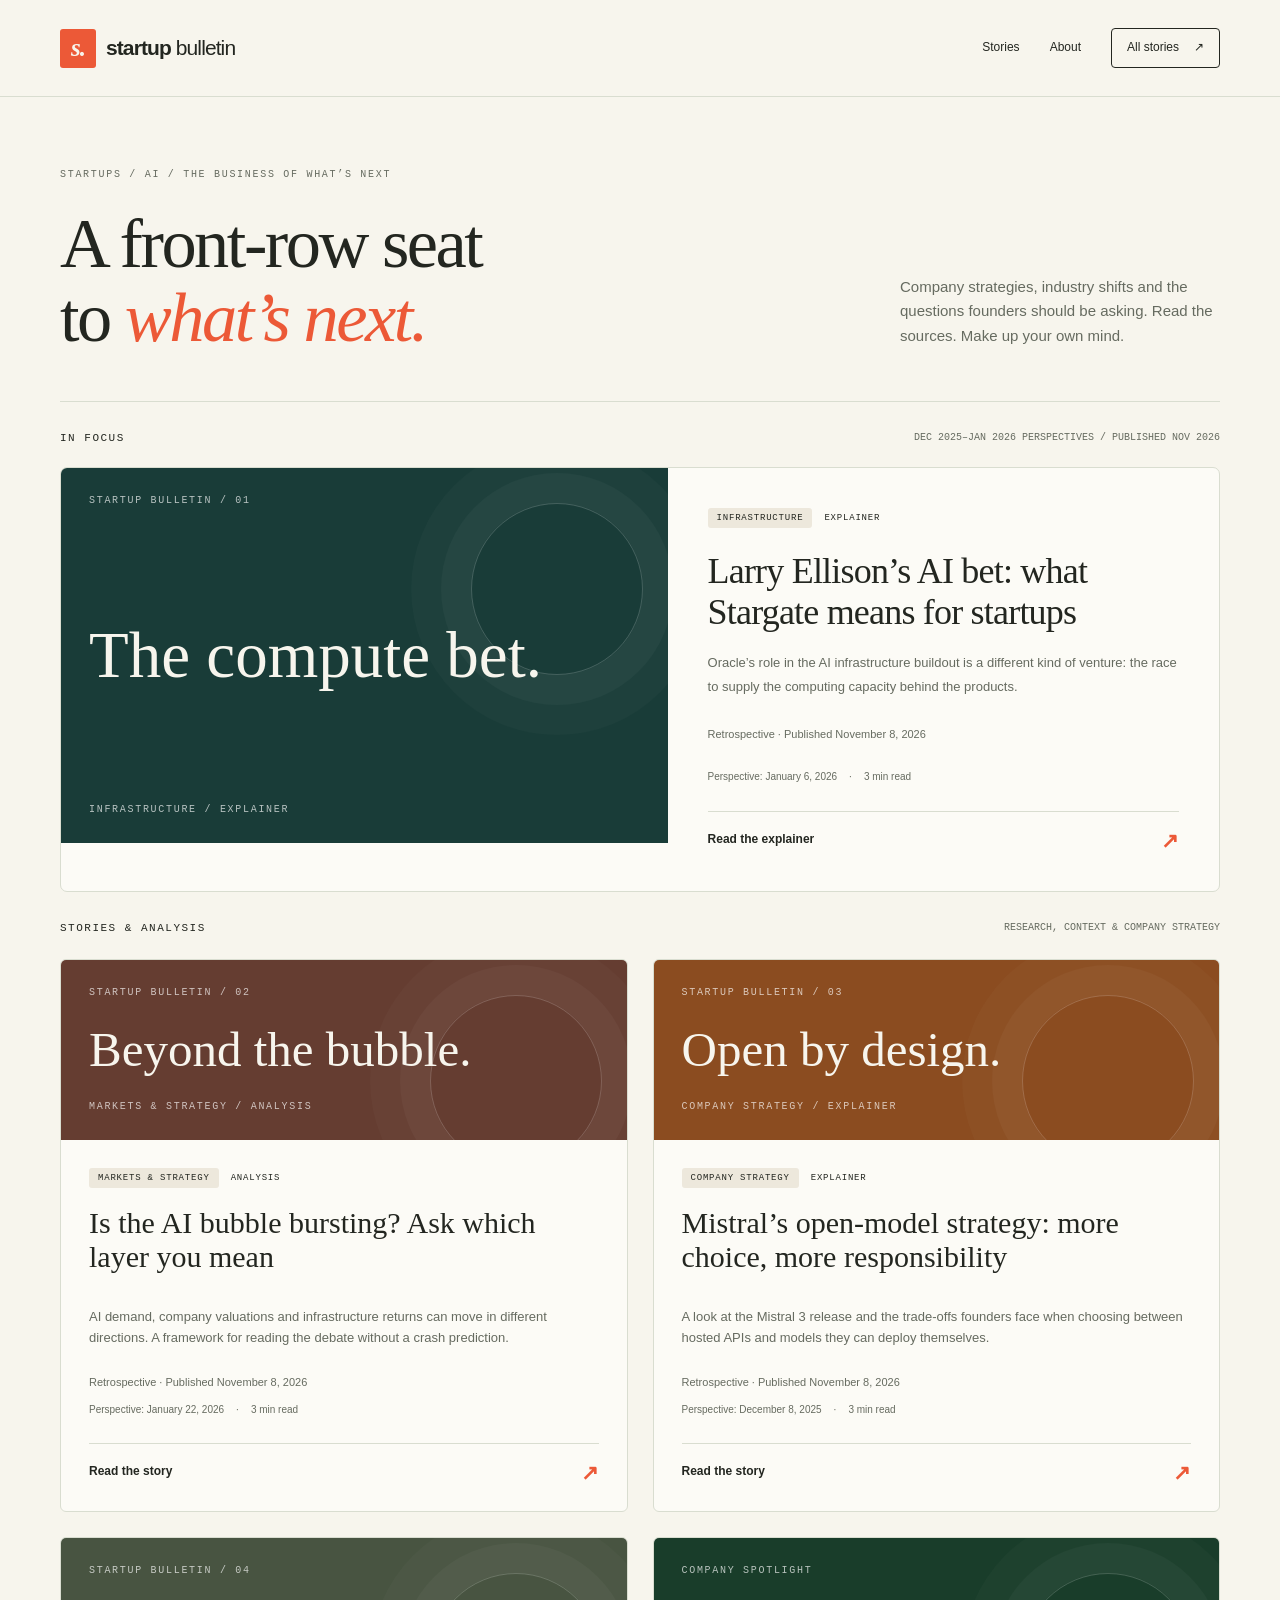
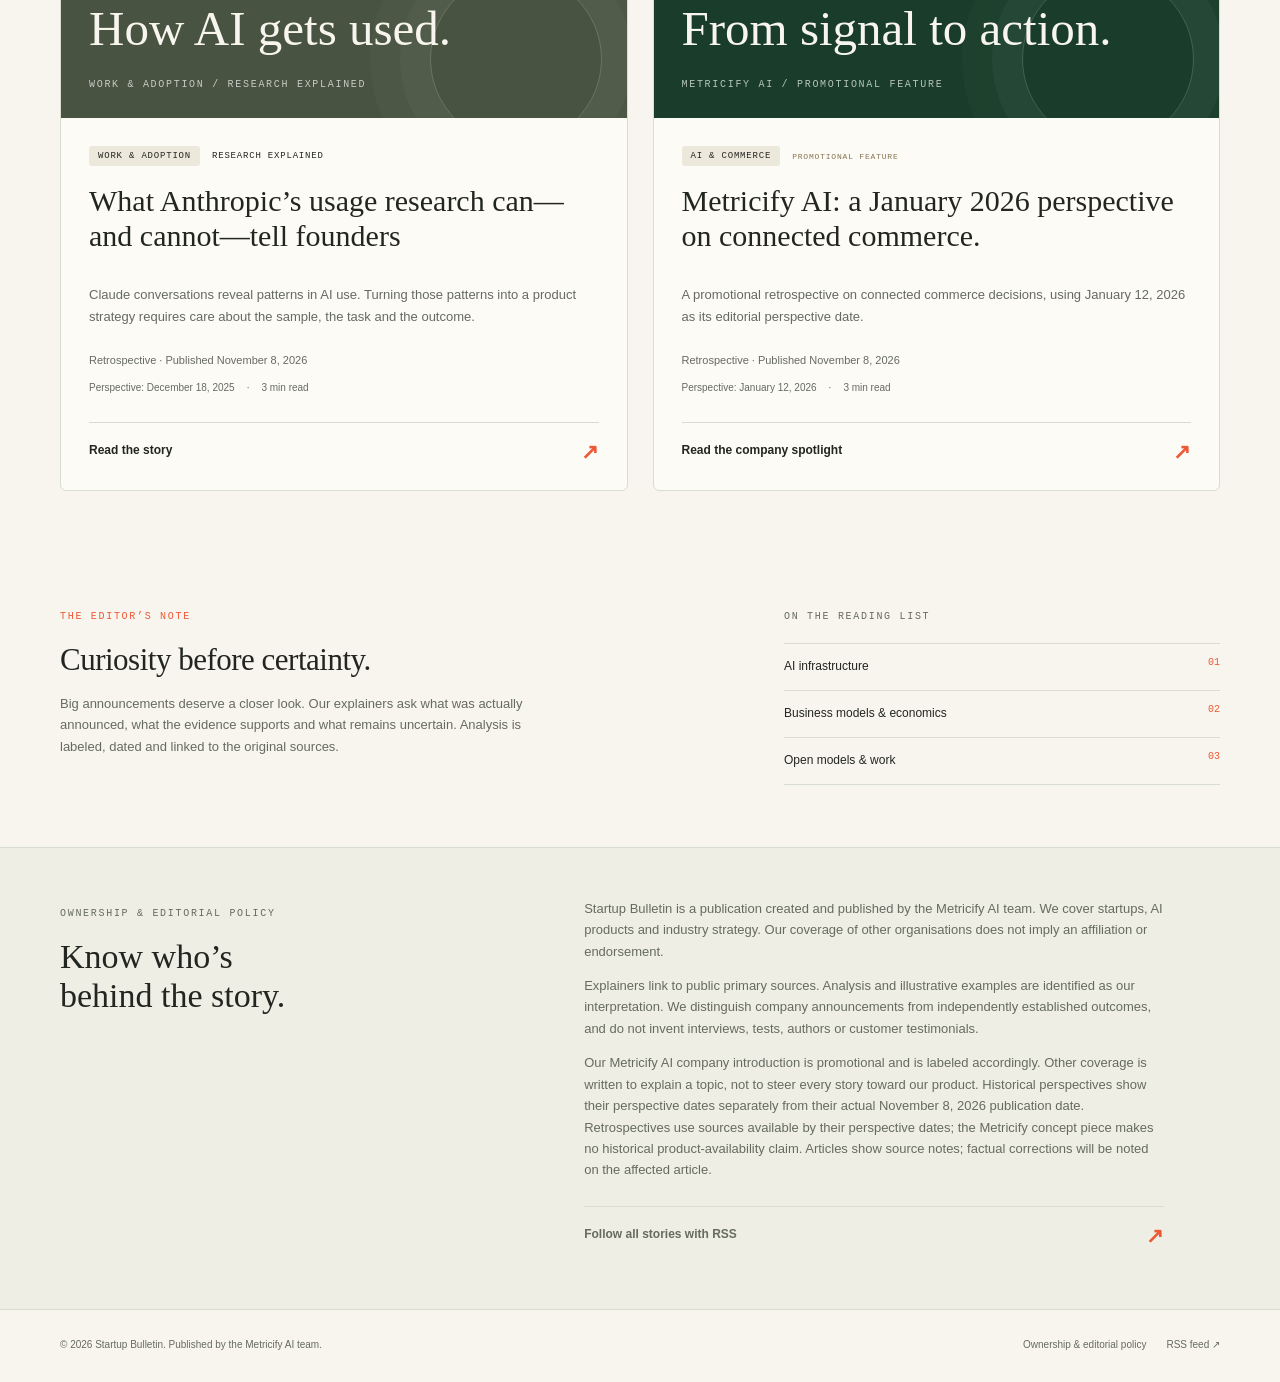
==== commit c9535908: "Update index.html" ====
--- a/index.html
+++ b/index.html
@@ -1 +1 @@
-<!doctype html><html lang="en"><head><meta charset="utf-8"><meta name="viewport" content="width=device-width,initial-scale=1"><title>Startup stories, AI strategy &amp; company explainers | Startup Bulletin</title><meta name="description" content="Explore AI infrastructure, the bubble debate, Mistral, Anthropic and startup product spotlights, with sources and clearly labeled analysis."><link rel="canonical" href="https://startupbulletin.github.io/"><meta property="og:title" content="Startup stories, AI strategy &amp; company explainers"><meta property="og:description" content="Explore AI infrastructure, the bubble debate, Mistral, Anthropic and startup product spotlights, with sources and clearly labeled analysis."><meta property="og:type" content="website"><meta property="og:url" content="https://startupbulletin.github.io/"><meta name="theme-color" content="#f7f5ed"><link rel="stylesheet" href="style.css"><link rel="alternate" type="application/rss+xml" title="Startup Bulletin" href="feed.xml"><script type="application/ld+json">{"@context": "https://schema.org", "@type": "Blog", "name": "Startup Bulletin", "url": "https://startupbulletin.github.io/", "publisher": {"@type": "Organization", "name": "Metricify AI"}, "blogPost": [{"@type": "BlogPosting", "headline": "Larry Ellison’s AI bet: what Stargate means for startups", "url": "https://startupbulletin.github.io/larry-ellison-stargate-ai.html"}, {"@type": "BlogPosting", "headline": "Is the AI bubble bursting? Ask which layer you mean", "url": "https://startupbulletin.github.io/is-the-ai-bubble-bursting.html"}, {"@type": "BlogPosting", "headline": "Mistral’s open-model strategy: more choice, more responsibility", "url": "https://startupbulletin.github.io/mistral-open-model-strategy.html"}, {"@type": "BlogPosting", "headline": "What Anthropic’s usage research can—and cannot—tell founders", "url": "https://startupbulletin.github.io/anthropic-ai-work-adoption.html"}]}</script><style>.news-grid{display:grid;grid-template-columns:repeat(2,minmax(0,1fr));gap:25px;margin:25px 0 55px}.news-card{border:1px solid var(--line);border-radius:6px;overflow:hidden;background:#fcfbf6;display:flex;flex-direction:column}.news-card .card-copy{padding:28px;flex:1;display:flex;flex-direction:column}.news-card h3{font:normal 30px/1.15 Georgia,serif;margin:18px 0}.news-card p{font-size:13px;color:var(--muted)}.news-card .meta{margin-top:auto}.cover{min-height:180px;padding:25px 28px;color:#f7f5ed;display:flex;flex-direction:column;justify-content:space-between;position:relative;overflow:hidden}.cover:after{content:"";position:absolute;width:170px;height:170px;border:1px solid #ffffff30;border-radius:50%;right:25px;top:35px;box-shadow:0 0 0 30px #ffffff08,0 0 0 60px #ffffff05}.cover strong{font:normal 49px Georgia,serif;z-index:1;max-width:85%}.cover .eyebrow{color:#ffffffb0}.hero-cover{min-height:375px}.hero-cover strong{font-size:65px}.story a:not(.btn):not(.back){text-decoration:underline;text-underline-offset:3px}.source-ref{font-size:11px;color:#846348}.sources li{font-size:12px}.story .editor-note{font-size:12px;padding:20px;background:#eeeee4;border-left:3px solid var(--orange)}@media(max-width:650px){.news-grid{grid-template-columns:1fr}.hero-cover{min-height:275px}.hero-cover strong{font-size:52px}.cover{min-height:160px}.cover strong{font-size:43px}}</style></head><body><a class="skip" href="#main">Skip to content</a><header class="masthead"><div class="wrap header-inner"><a class="brand" href="./" aria-label="Startup Bulletin home"><span class="brand-mark">s.</span><span>startup <em>bulletin</em></span></a><nav class="nav" aria-label="Primary"><a href="#stories">Stories</a><a href="#about">About</a><a class="nav-cta" href="#stories">All stories <span>↗</span></a></nav></div></header><main id="main" class="wrap"><section class="intro"><div><span class="eyebrow">STARTUPS / AI / THE BUSINESS OF WHAT’S NEXT</span><h1>A front-row seat<br>to <em>what’s next.</em></h1></div><p>Company strategies, industry shifts and the questions founders should be asking. Read the sources. Make up your own mind.</p></section><section aria-labelledby="lead-title"><div class="section-label"><h2 id="lead-title">In focus</h2><span>NOVEMBER 2026 / EDITION 002</span></div><article class="feature"><a href="larry-ellison-stargate-ai.html" aria-label="Larry Ellison’s AI bet: what Stargate means for startups"><div class="cover hero-cover" style="background:#193c38"><span class="eyebrow">STARTUP BULLETIN / 01</span><strong>The compute bet.</strong><span class="eyebrow">Infrastructure / Explainer</span></div></a><div class="feature-copy"><div class="tags"><span class="tag">Infrastructure</span><span>Explainer</span></div><h3><a href="larry-ellison-stargate-ai.html">Larry Ellison’s AI bet: what Stargate means for startups</a></h3><p>Oracle’s role in the AI infrastructure buildout is a different kind of venture: the race to supply the computing capacity behind the products.</p><div class="meta"><time datetime="2026-11-08">November 8, 2026</time><span>·</span><span>3 min read</span></div><a class="read-link" href="larry-ellison-stargate-ai.html">Read the explainer <span>↗</span></a></div></article></section><section id="stories"><div class="section-label"><h2>Stories & analysis</h2><span>RESEARCH, CONTEXT & COMPANY STRATEGY</span></div><div class="news-grid"><article class="news-card"><a href="is-the-ai-bubble-bursting.html" aria-label="Is the AI bubble bursting? Ask which layer you mean"><div class="cover " style="background:#653d31"><span class="eyebrow">STARTUP BULLETIN / 02</span><strong>Beyond the bubble.</strong><span class="eyebrow">Markets & strategy / Analysis</span></div></a><div class="card-copy"><div class="tags"><span class="tag">Markets & strategy</span><span>Analysis</span></div><h3><a href="is-the-ai-bubble-bursting.html">Is the AI bubble bursting? Ask which layer you mean</a></h3><p>AI demand, company valuations and infrastructure returns can move in different directions. A framework for reading the debate without a crash prediction.</p><div class="meta"><time datetime="2026-11-08">November 8, 2026</time><span>·</span><span>3 min read</span></div><a class="read-link" href="is-the-ai-bubble-bursting.html">Read the story <span>↗</span></a></div></article><article class="news-card"><a href="mistral-open-model-strategy.html" aria-label="Mistral’s open-model strategy: more choice, more responsibility"><div class="cover " style="background:#8b4c20"><span class="eyebrow">STARTUP BULLETIN / 03</span><strong>Open by design.</strong><span class="eyebrow">Company strategy / Explainer</span></div></a><div class="card-copy"><div class="tags"><span class="tag">Company strategy</span><span>Explainer</span></div><h3><a href="mistral-open-model-strategy.html">Mistral’s open-model strategy: more choice, more responsibility</a></h3><p>A look at the Mistral 3 release and the trade-offs founders face when choosing between hosted APIs and models they can deploy themselves.</p><div class="meta"><time datetime="2026-11-08">November 8, 2026</time><span>·</span><span>3 min read</span></div><a class="read-link" href="mistral-open-model-strategy.html">Read the story <span>↗</span></a></div></article><article class="news-card"><a href="anthropic-ai-work-adoption.html" aria-label="What Anthropic’s usage research can—and cannot—tell founders"><div class="cover " style="background:#485441"><span class="eyebrow">STARTUP BULLETIN / 04</span><strong>How AI gets used.</strong><span class="eyebrow">Work & adoption / Research explained</span></div></a><div class="card-copy"><div class="tags"><span class="tag">Work & adoption</span><span>Research explained</span></div><h3><a href="anthropic-ai-work-adoption.html">What Anthropic’s usage research can—and cannot—tell founders</a></h3><p>Claude conversations reveal patterns in AI use. Turning those patterns into a product strategy requires care about the sample, the task and the outcome.</p><div class="meta"><time datetime="2026-11-08">November 8, 2026</time><span>·</span><span>3 min read</span></div><a class="read-link" href="anthropic-ai-work-adoption.html">Read the story <span>↗</span></a></div></article><article class="news-card"><a href="metricify-ai.html" class="cover" style="background:#193d2a"><span class="eyebrow">COMPANY SPOTLIGHT</span><strong>From signal to action.</strong><span class="eyebrow">METRICIFY AI / PROMOTIONAL FEATURE</span></a><div class="card-copy"><div class="tags"><span class="tag">AI & commerce</span><span class="promo">Promotional feature</span></div><h3><a href="metricify-ai.html">Metricify AI: turn market noise into your next move.</a></h3><p>An introduction to the publisher’s commerce intelligence platform, covering demand forecasting, campaign insights and procurement workflows.</p><div class="meta"><time datetime="2026-11-08">November 8, 2026</time><span>·</span><span>5 min read</span></div><a class="read-link" href="metricify-ai.html">Read the company spotlight <span>↗</span></a></div></article></div></section><section class="below"><div><span class="eyebrow orange">THE EDITOR’S NOTE</span><h2>Curiosity before certainty.</h2><p>Big announcements deserve a closer look. Our explainers ask what was actually announced, what the evidence supports and what remains uncertain. Analysis is labeled, dated and linked to the original sources.</p></div><div><span class="eyebrow">ON THE READING LIST</span><div class="topic-list"><div>AI infrastructure <span>01</span></div><div>Business models & economics <span>02</span></div><div>Open models & work <span>03</span></div></div></div></section></main><section class="about-box" id="about"><div class="wrap about-grid"><div><span class="eyebrow">OWNERSHIP & EDITORIAL POLICY</span><h2>Know who’s<br>behind the story.</h2></div><div><p>Startup Bulletin is a publication created and published by the Metricify AI team. We cover startups, AI products and industry strategy. Our coverage of other organisations does not imply an affiliation or endorsement.</p><p>Explainers link to public primary sources. Analysis and illustrative examples are identified as our interpretation. We distinguish company announcements from independently established outcomes, and do not invent interviews, tests, authors or customer testimonials.</p><p>Our Metricify AI company introduction is promotional and is labeled accordingly. Other coverage is written to explain a topic, not to steer every story toward our product. Articles show their publication dates and source notes; factual corrections will be noted on the affected article.</p><p><a class="read-link" href="feed.xml">Follow all stories with RSS <span>↗</span></a></p></div></div></section><footer class="footer"><div class="wrap"><span>© 2026 Startup Bulletin. Published by the Metricify AI team.</span><div class="footer-links"><a href="./#about">Ownership & editorial policy</a><a href="feed.xml">RSS feed ↗</a></div></div></footer></body></html>
+<!doctype html><html lang="en"><head><meta charset="utf-8"><meta name="viewport" content="width=device-width,initial-scale=1"><title>Startup stories, AI strategy &amp; company explainers | Startup Bulletin</title><meta name="description" content="Explore AI infrastructure, the bubble debate, Mistral, Anthropic and startup product spotlights, with sources and clearly labeled analysis."><link rel="canonical" href="https://startupbulletin.github.io/"><meta property="og:title" content="Startup stories, AI strategy &amp; company explainers"><meta property="og:description" content="Explore AI infrastructure, the bubble debate, Mistral, Anthropic and startup product spotlights, with sources and clearly labeled analysis."><meta property="og:type" content="website"><meta property="og:url" content="https://startupbulletin.github.io/"><meta name="theme-color" content="#f7f5ed"><link rel="stylesheet" href="style.css"><link rel="alternate" type="application/rss+xml" title="Startup Bulletin" href="feed.xml"><script type="application/ld+json">{"@context": "https://schema.org", "@type": "Blog", "name": "Startup Bulletin", "url": "https://startupbulletin.github.io/", "publisher": {"@type": "Organization", "name": "Metricify AI"}, "blogPost": [{"@type": "BlogPosting", "headline": "Larry Ellison’s AI bet: what Stargate means for startups", "url": "https://startupbulletin.github.io/larry-ellison-stargate-ai.html"}, {"@type": "BlogPosting", "headline": "Is the AI bubble bursting? Ask which layer you mean", "url": "https://startupbulletin.github.io/is-the-ai-bubble-bursting.html"}, {"@type": "BlogPosting", "headline": "Mistral’s open-model strategy: more choice, more responsibility", "url": "https://startupbulletin.github.io/mistral-open-model-strategy.html"}, {"@type": "BlogPosting", "headline": "What Anthropic’s usage research can—and cannot—tell founders", "url": "https://startupbulletin.github.io/anthropic-ai-work-adoption.html"}]}</script><style>.news-grid{display:grid;grid-template-columns:repeat(2,minmax(0,1fr));gap:25px;margin:25px 0 55px}.news-card{border:1px solid var(--line);border-radius:6px;overflow:hidden;background:#fcfbf6;display:flex;flex-direction:column}.news-card .card-copy{padding:28px;flex:1;display:flex;flex-direction:column}.news-card h3{font:normal 30px/1.15 Georgia,serif;margin:18px 0}.news-card p{font-size:13px;color:var(--muted)}.news-card .meta{margin-top:auto}.cover{min-height:180px;padding:25px 28px;color:#f7f5ed;display:flex;flex-direction:column;justify-content:space-between;position:relative;overflow:hidden}.cover:after{content:"";position:absolute;width:170px;height:170px;border:1px solid #ffffff30;border-radius:50%;right:25px;top:35px;box-shadow:0 0 0 30px #ffffff08,0 0 0 60px #ffffff05}.cover strong{font:normal 49px Georgia,serif;z-index:1;max-width:85%}.cover .eyebrow{color:#ffffffb0}.hero-cover{min-height:375px}.hero-cover strong{font-size:65px}.story a:not(.btn):not(.back){text-decoration:underline;text-underline-offset:3px}.source-ref{font-size:11px;color:#846348}.sources li{font-size:12px}.story .editor-note{font-size:12px;padding:20px;background:#eeeee4;border-left:3px solid var(--orange)}@media(max-width:650px){.news-grid{grid-template-columns:1fr}.hero-cover{min-height:275px}.hero-cover strong{font-size:52px}.cover{min-height:160px}.cover strong{font-size:43px}}</style></head><body><a class="skip" href="#main">Skip to content</a><header class="masthead"><div class="wrap header-inner"><a class="brand" href="./" aria-label="Startup Bulletin home"><span class="brand-mark">s.</span><span>startup <em>bulletin</em></span></a><nav class="nav" aria-label="Primary"><a href="#stories">Stories</a><a href="#about">About</a><a class="nav-cta" href="#stories">All stories <span>↗</span></a></nav></div></header><main id="main" class="wrap"><section class="intro"><div><span class="eyebrow">STARTUPS / AI / THE BUSINESS OF WHAT’S NEXT</span><h1>A front-row seat<br>to <em>what’s next.</em></h1></div><p>Company strategies, industry shifts and the questions founders should be asking. Read the sources. Make up your own mind.</p></section><section aria-labelledby="lead-title"><div class="section-label"><h2 id="lead-title">In focus</h2><span>DEC 2025–JAN 2026 PERSPECTIVES / PUBLISHED NOV 2026</span></div><article class="feature"><a href="larry-ellison-stargate-ai.html" aria-label="Larry Ellison’s AI bet: what Stargate means for startups"><div class="cover hero-cover" style="background:#193c38"><span class="eyebrow">STARTUP BULLETIN / 01</span><strong>The compute bet.</strong><span class="eyebrow">Infrastructure / Explainer</span></div></a><div class="feature-copy"><div class="tags"><span class="tag">Infrastructure</span><span>Explainer</span></div><h3><a href="larry-ellison-stargate-ai.html">Larry Ellison’s AI bet: what Stargate means for startups</a></h3><p>Oracle’s role in the AI infrastructure buildout is a different kind of venture: the race to supply the computing capacity behind the products.</p><p style="font-size:11px;color:var(--muted)">Retrospective · Published November 8, 2026</p><div class="meta"><span>Perspective: <time datetime="2026-01-06">January 6, 2026</time></span><span>·</span><span>3 min read</span></div><a class="read-link" href="larry-ellison-stargate-ai.html">Read the explainer <span>↗</span></a></div></article></section><section id="stories"><div class="section-label"><h2>Stories & analysis</h2><span>RESEARCH, CONTEXT & COMPANY STRATEGY</span></div><div class="news-grid"><article class="news-card"><a href="is-the-ai-bubble-bursting.html" aria-label="Is the AI bubble bursting? Ask which layer you mean"><div class="cover " style="background:#653d31"><span class="eyebrow">STARTUP BULLETIN / 02</span><strong>Beyond the bubble.</strong><span class="eyebrow">Markets & strategy / Analysis</span></div></a><div class="card-copy"><div class="tags"><span class="tag">Markets & strategy</span><span>Analysis</span></div><h3><a href="is-the-ai-bubble-bursting.html">Is the AI bubble bursting? Ask which layer you mean</a></h3><p>AI demand, company valuations and infrastructure returns can move in different directions. A framework for reading the debate without a crash prediction.</p><p style="font-size:11px;color:var(--muted)">Retrospective · Published November 8, 2026</p><div class="meta"><span>Perspective: <time datetime="2026-01-22">January 22, 2026</time></span><span>·</span><span>3 min read</span></div><a class="read-link" href="is-the-ai-bubble-bursting.html">Read the story <span>↗</span></a></div></article><article class="news-card"><a href="mistral-open-model-strategy.html" aria-label="Mistral’s open-model strategy: more choice, more responsibility"><div class="cover " style="background:#8b4c20"><span class="eyebrow">STARTUP BULLETIN / 03</span><strong>Open by design.</strong><span class="eyebrow">Company strategy / Explainer</span></div></a><div class="card-copy"><div class="tags"><span class="tag">Company strategy</span><span>Explainer</span></div><h3><a href="mistral-open-model-strategy.html">Mistral’s open-model strategy: more choice, more responsibility</a></h3><p>A look at the Mistral 3 release and the trade-offs founders face when choosing between hosted APIs and models they can deploy themselves.</p><p style="font-size:11px;color:var(--muted)">Retrospective · Published November 8, 2026</p><div class="meta"><span>Perspective: <time datetime="2025-12-08">December 8, 2025</time></span><span>·</span><span>3 min read</span></div><a class="read-link" href="mistral-open-model-strategy.html">Read the story <span>↗</span></a></div></article><article class="news-card"><a href="anthropic-ai-work-adoption.html" aria-label="What Anthropic’s usage research can—and cannot—tell founders"><div class="cover " style="background:#485441"><span class="eyebrow">STARTUP BULLETIN / 04</span><strong>How AI gets used.</strong><span class="eyebrow">Work & adoption / Research explained</span></div></a><div class="card-copy"><div class="tags"><span class="tag">Work & adoption</span><span>Research explained</span></div><h3><a href="anthropic-ai-work-adoption.html">What Anthropic’s usage research can—and cannot—tell founders</a></h3><p>Claude conversations reveal patterns in AI use. Turning those patterns into a product strategy requires care about the sample, the task and the outcome.</p><p style="font-size:11px;color:var(--muted)">Retrospective · Published November 8, 2026</p><div class="meta"><span>Perspective: <time datetime="2025-12-18">December 18, 2025</time></span><span>·</span><span>3 min read</span></div><a class="read-link" href="anthropic-ai-work-adoption.html">Read the story <span>↗</span></a></div></article><article class="news-card"><a href="metricify-ai.html" class="cover" style="background:#193d2a"><span class="eyebrow">COMPANY SPOTLIGHT</span><strong>From signal to action.</strong><span class="eyebrow">METRICIFY AI / PROMOTIONAL FEATURE</span></a><div class="card-copy"><div class="tags"><span class="tag">AI & commerce</span><span class="promo">Promotional feature</span></div><h3><a href="metricify-ai.html">Metricify AI: a January 2026 perspective on connected commerce.</a></h3><p>A promotional retrospective on connected commerce decisions, using January 12, 2026 as its editorial perspective date.</p><p style="font-size:11px;color:var(--muted)">Retrospective · Published November 8, 2026</p><div class="meta"><span>Perspective: <time datetime="2026-01-12">January 12, 2026</time></span><span>·</span><span>3 min read</span></div><a class="read-link" href="metricify-ai.html">Read the company spotlight <span>↗</span></a></div></article></div></section><section class="below"><div><span class="eyebrow orange">THE EDITOR’S NOTE</span><h2>Curiosity before certainty.</h2><p>Big announcements deserve a closer look. Our explainers ask what was actually announced, what the evidence supports and what remains uncertain. Analysis is labeled, dated and linked to the original sources.</p></div><div><span class="eyebrow">ON THE READING LIST</span><div class="topic-list"><div>AI infrastructure <span>01</span></div><div>Business models & economics <span>02</span></div><div>Open models & work <span>03</span></div></div></div></section></main><section class="about-box" id="about"><div class="wrap about-grid"><div><span class="eyebrow">OWNERSHIP & EDITORIAL POLICY</span><h2>Know who’s<br>behind the story.</h2></div><div><p>Startup Bulletin is a publication created and published by the Metricify AI team. We cover startups, AI products and industry strategy. Our coverage of other organisations does not imply an affiliation or endorsement.</p><p>Explainers link to public primary sources. Analysis and illustrative examples are identified as our interpretation. We distinguish company announcements from independently established outcomes, and do not invent interviews, tests, authors or customer testimonials.</p><p>Our Metricify AI company introduction is promotional and is labeled accordingly. Other coverage is written to explain a topic, not to steer every story toward our product. Historical perspectives show their perspective dates separately from their actual November 8, 2026 publication date. Retrospectives use sources available by their perspective dates; the Metricify concept piece makes no historical product-availability claim. Articles show source notes; factual corrections will be noted on the affected article.</p><p><a class="read-link" href="feed.xml">Follow all stories with RSS <span>↗</span></a></p></div></div></section><footer class="footer"><div class="wrap"><span>© 2026 Startup Bulletin. Published by the Metricify AI team.</span><div class="footer-links"><a href="./#about">Ownership & editorial policy</a><a href="feed.xml">RSS feed ↗</a></div></div></footer></body></html>
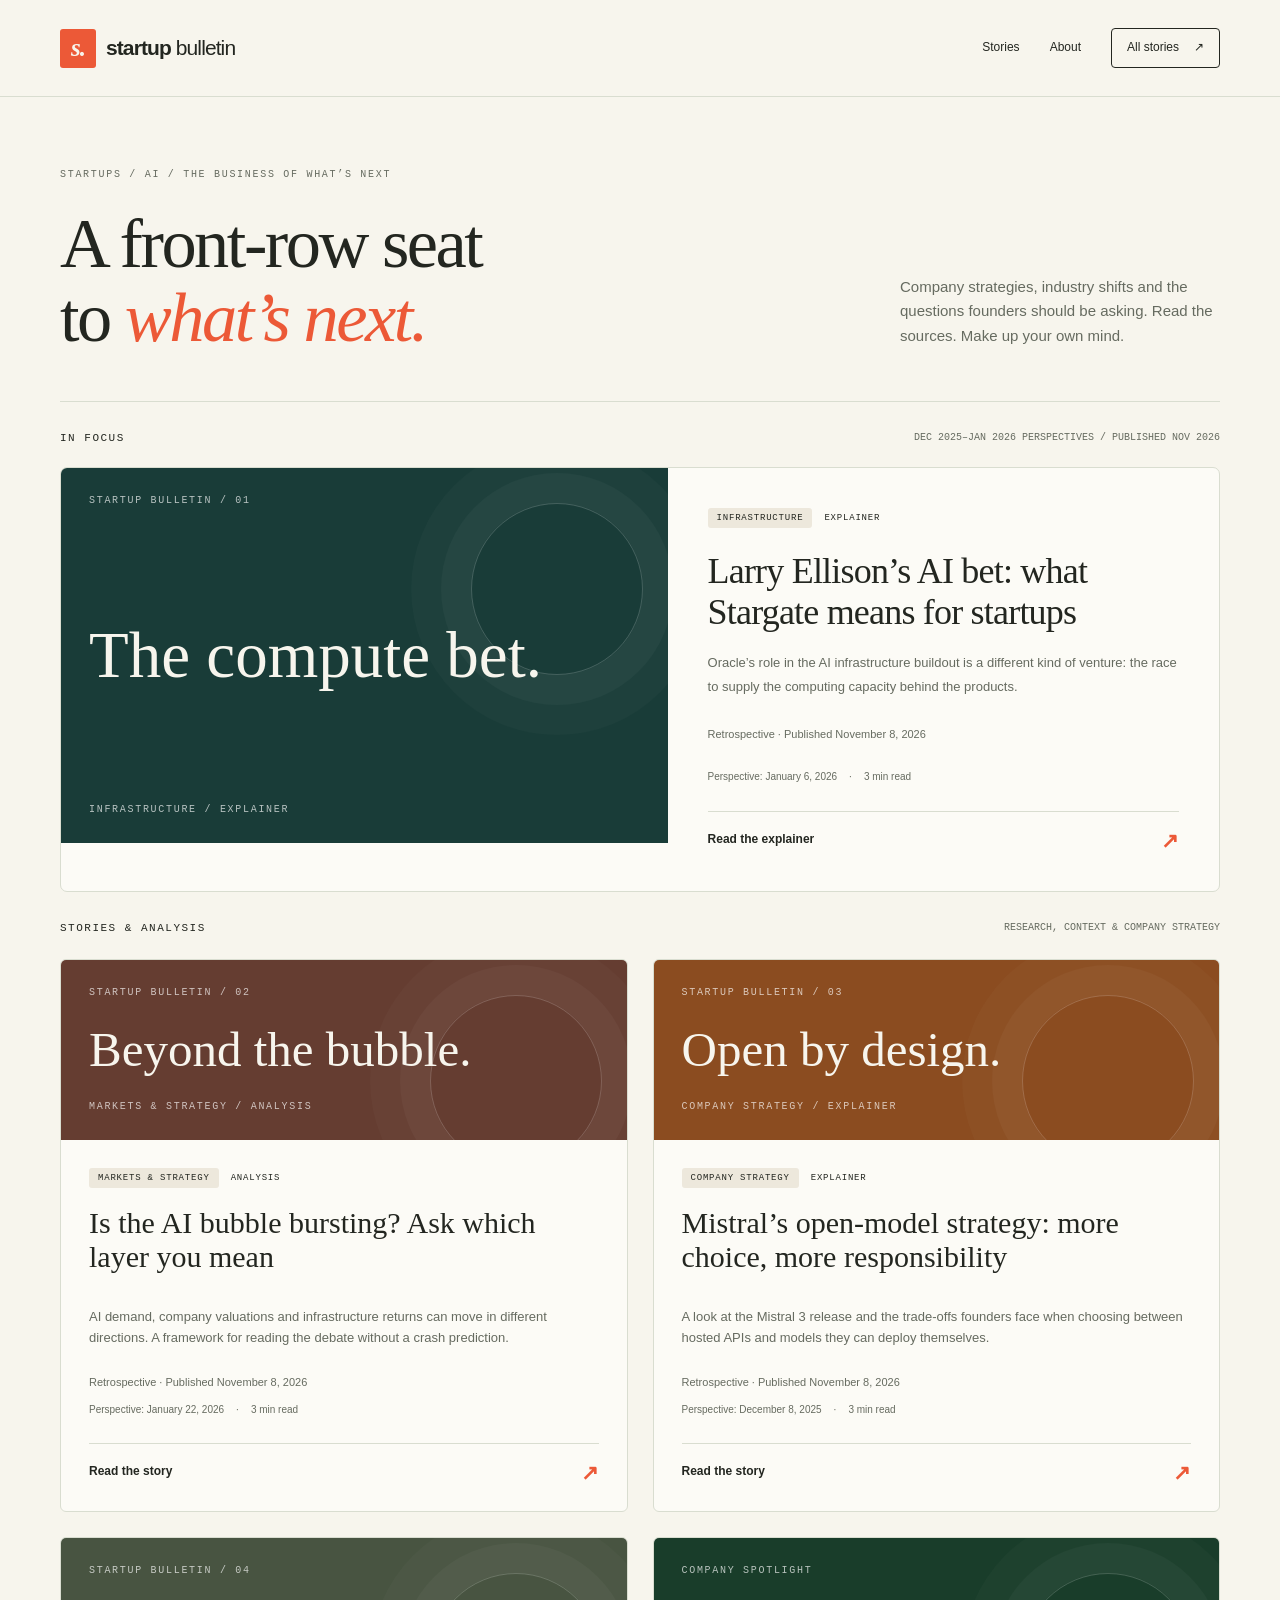
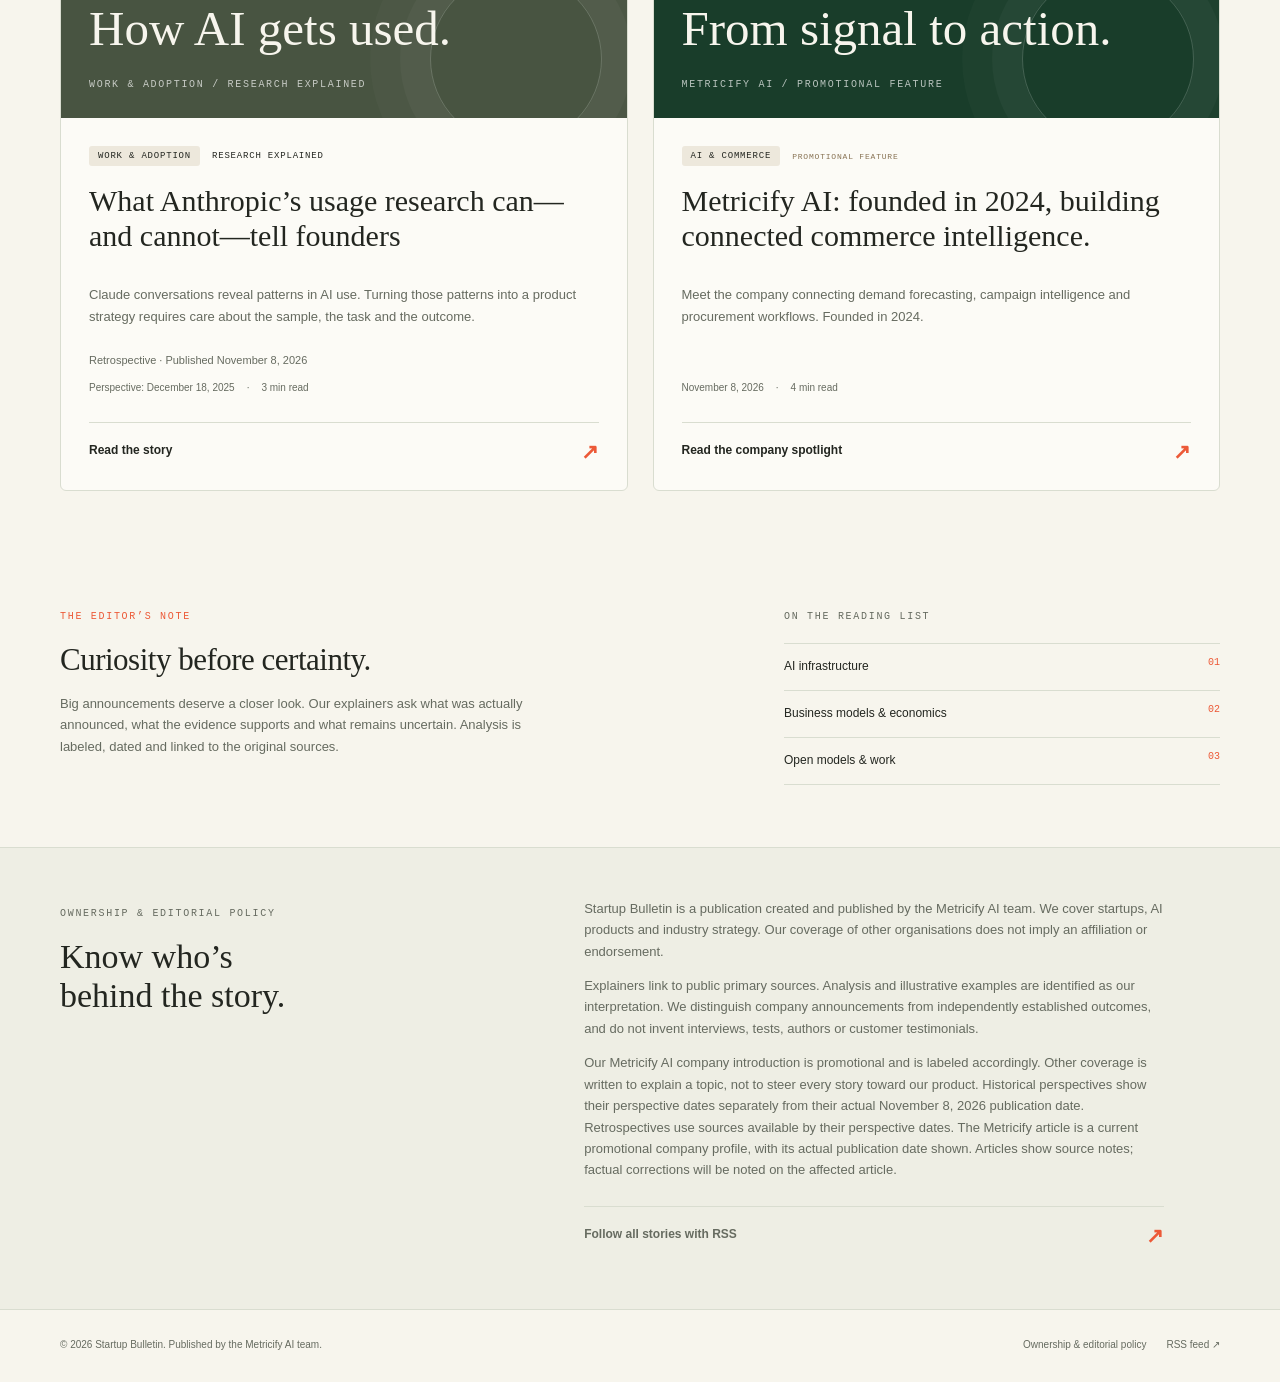
==== commit 43cc046a: "Update index.html" ====
--- a/index.html
+++ b/index.html
@@ -1 +1 @@
-<!doctype html><html lang="en"><head><meta charset="utf-8"><meta name="viewport" content="width=device-width,initial-scale=1"><title>Startup stories, AI strategy &amp; company explainers | Startup Bulletin</title><meta name="description" content="Explore AI infrastructure, the bubble debate, Mistral, Anthropic and startup product spotlights, with sources and clearly labeled analysis."><link rel="canonical" href="https://startupbulletin.github.io/"><meta property="og:title" content="Startup stories, AI strategy &amp; company explainers"><meta property="og:description" content="Explore AI infrastructure, the bubble debate, Mistral, Anthropic and startup product spotlights, with sources and clearly labeled analysis."><meta property="og:type" content="website"><meta property="og:url" content="https://startupbulletin.github.io/"><meta name="theme-color" content="#f7f5ed"><link rel="stylesheet" href="style.css"><link rel="alternate" type="application/rss+xml" title="Startup Bulletin" href="feed.xml"><script type="application/ld+json">{"@context": "https://schema.org", "@type": "Blog", "name": "Startup Bulletin", "url": "https://startupbulletin.github.io/", "publisher": {"@type": "Organization", "name": "Metricify AI"}, "blogPost": [{"@type": "BlogPosting", "headline": "Larry Ellison’s AI bet: what Stargate means for startups", "url": "https://startupbulletin.github.io/larry-ellison-stargate-ai.html"}, {"@type": "BlogPosting", "headline": "Is the AI bubble bursting? Ask which layer you mean", "url": "https://startupbulletin.github.io/is-the-ai-bubble-bursting.html"}, {"@type": "BlogPosting", "headline": "Mistral’s open-model strategy: more choice, more responsibility", "url": "https://startupbulletin.github.io/mistral-open-model-strategy.html"}, {"@type": "BlogPosting", "headline": "What Anthropic’s usage research can—and cannot—tell founders", "url": "https://startupbulletin.github.io/anthropic-ai-work-adoption.html"}]}</script><style>.news-grid{display:grid;grid-template-columns:repeat(2,minmax(0,1fr));gap:25px;margin:25px 0 55px}.news-card{border:1px solid var(--line);border-radius:6px;overflow:hidden;background:#fcfbf6;display:flex;flex-direction:column}.news-card .card-copy{padding:28px;flex:1;display:flex;flex-direction:column}.news-card h3{font:normal 30px/1.15 Georgia,serif;margin:18px 0}.news-card p{font-size:13px;color:var(--muted)}.news-card .meta{margin-top:auto}.cover{min-height:180px;padding:25px 28px;color:#f7f5ed;display:flex;flex-direction:column;justify-content:space-between;position:relative;overflow:hidden}.cover:after{content:"";position:absolute;width:170px;height:170px;border:1px solid #ffffff30;border-radius:50%;right:25px;top:35px;box-shadow:0 0 0 30px #ffffff08,0 0 0 60px #ffffff05}.cover strong{font:normal 49px Georgia,serif;z-index:1;max-width:85%}.cover .eyebrow{color:#ffffffb0}.hero-cover{min-height:375px}.hero-cover strong{font-size:65px}.story a:not(.btn):not(.back){text-decoration:underline;text-underline-offset:3px}.source-ref{font-size:11px;color:#846348}.sources li{font-size:12px}.story .editor-note{font-size:12px;padding:20px;background:#eeeee4;border-left:3px solid var(--orange)}@media(max-width:650px){.news-grid{grid-template-columns:1fr}.hero-cover{min-height:275px}.hero-cover strong{font-size:52px}.cover{min-height:160px}.cover strong{font-size:43px}}</style></head><body><a class="skip" href="#main">Skip to content</a><header class="masthead"><div class="wrap header-inner"><a class="brand" href="./" aria-label="Startup Bulletin home"><span class="brand-mark">s.</span><span>startup <em>bulletin</em></span></a><nav class="nav" aria-label="Primary"><a href="#stories">Stories</a><a href="#about">About</a><a class="nav-cta" href="#stories">All stories <span>↗</span></a></nav></div></header><main id="main" class="wrap"><section class="intro"><div><span class="eyebrow">STARTUPS / AI / THE BUSINESS OF WHAT’S NEXT</span><h1>A front-row seat<br>to <em>what’s next.</em></h1></div><p>Company strategies, industry shifts and the questions founders should be asking. Read the sources. Make up your own mind.</p></section><section aria-labelledby="lead-title"><div class="section-label"><h2 id="lead-title">In focus</h2><span>DEC 2025–JAN 2026 PERSPECTIVES / PUBLISHED NOV 2026</span></div><article class="feature"><a href="larry-ellison-stargate-ai.html" aria-label="Larry Ellison’s AI bet: what Stargate means for startups"><div class="cover hero-cover" style="background:#193c38"><span class="eyebrow">STARTUP BULLETIN / 01</span><strong>The compute bet.</strong><span class="eyebrow">Infrastructure / Explainer</span></div></a><div class="feature-copy"><div class="tags"><span class="tag">Infrastructure</span><span>Explainer</span></div><h3><a href="larry-ellison-stargate-ai.html">Larry Ellison’s AI bet: what Stargate means for startups</a></h3><p>Oracle’s role in the AI infrastructure buildout is a different kind of venture: the race to supply the computing capacity behind the products.</p><p style="font-size:11px;color:var(--muted)">Retrospective · Published November 8, 2026</p><div class="meta"><span>Perspective: <time datetime="2026-01-06">January 6, 2026</time></span><span>·</span><span>3 min read</span></div><a class="read-link" href="larry-ellison-stargate-ai.html">Read the explainer <span>↗</span></a></div></article></section><section id="stories"><div class="section-label"><h2>Stories & analysis</h2><span>RESEARCH, CONTEXT & COMPANY STRATEGY</span></div><div class="news-grid"><article class="news-card"><a href="is-the-ai-bubble-bursting.html" aria-label="Is the AI bubble bursting? Ask which layer you mean"><div class="cover " style="background:#653d31"><span class="eyebrow">STARTUP BULLETIN / 02</span><strong>Beyond the bubble.</strong><span class="eyebrow">Markets & strategy / Analysis</span></div></a><div class="card-copy"><div class="tags"><span class="tag">Markets & strategy</span><span>Analysis</span></div><h3><a href="is-the-ai-bubble-bursting.html">Is the AI bubble bursting? Ask which layer you mean</a></h3><p>AI demand, company valuations and infrastructure returns can move in different directions. A framework for reading the debate without a crash prediction.</p><p style="font-size:11px;color:var(--muted)">Retrospective · Published November 8, 2026</p><div class="meta"><span>Perspective: <time datetime="2026-01-22">January 22, 2026</time></span><span>·</span><span>3 min read</span></div><a class="read-link" href="is-the-ai-bubble-bursting.html">Read the story <span>↗</span></a></div></article><article class="news-card"><a href="mistral-open-model-strategy.html" aria-label="Mistral’s open-model strategy: more choice, more responsibility"><div class="cover " style="background:#8b4c20"><span class="eyebrow">STARTUP BULLETIN / 03</span><strong>Open by design.</strong><span class="eyebrow">Company strategy / Explainer</span></div></a><div class="card-copy"><div class="tags"><span class="tag">Company strategy</span><span>Explainer</span></div><h3><a href="mistral-open-model-strategy.html">Mistral’s open-model strategy: more choice, more responsibility</a></h3><p>A look at the Mistral 3 release and the trade-offs founders face when choosing between hosted APIs and models they can deploy themselves.</p><p style="font-size:11px;color:var(--muted)">Retrospective · Published November 8, 2026</p><div class="meta"><span>Perspective: <time datetime="2025-12-08">December 8, 2025</time></span><span>·</span><span>3 min read</span></div><a class="read-link" href="mistral-open-model-strategy.html">Read the story <span>↗</span></a></div></article><article class="news-card"><a href="anthropic-ai-work-adoption.html" aria-label="What Anthropic’s usage research can—and cannot—tell founders"><div class="cover " style="background:#485441"><span class="eyebrow">STARTUP BULLETIN / 04</span><strong>How AI gets used.</strong><span class="eyebrow">Work & adoption / Research explained</span></div></a><div class="card-copy"><div class="tags"><span class="tag">Work & adoption</span><span>Research explained</span></div><h3><a href="anthropic-ai-work-adoption.html">What Anthropic’s usage research can—and cannot—tell founders</a></h3><p>Claude conversations reveal patterns in AI use. Turning those patterns into a product strategy requires care about the sample, the task and the outcome.</p><p style="font-size:11px;color:var(--muted)">Retrospective · Published November 8, 2026</p><div class="meta"><span>Perspective: <time datetime="2025-12-18">December 18, 2025</time></span><span>·</span><span>3 min read</span></div><a class="read-link" href="anthropic-ai-work-adoption.html">Read the story <span>↗</span></a></div></article><article class="news-card"><a href="metricify-ai.html" class="cover" style="background:#193d2a"><span class="eyebrow">COMPANY SPOTLIGHT</span><strong>From signal to action.</strong><span class="eyebrow">METRICIFY AI / PROMOTIONAL FEATURE</span></a><div class="card-copy"><div class="tags"><span class="tag">AI & commerce</span><span class="promo">Promotional feature</span></div><h3><a href="metricify-ai.html">Metricify AI: a January 2026 perspective on connected commerce.</a></h3><p>A promotional retrospective on connected commerce decisions, using January 12, 2026 as its editorial perspective date.</p><p style="font-size:11px;color:var(--muted)">Retrospective · Published November 8, 2026</p><div class="meta"><span>Perspective: <time datetime="2026-01-12">January 12, 2026</time></span><span>·</span><span>3 min read</span></div><a class="read-link" href="metricify-ai.html">Read the company spotlight <span>↗</span></a></div></article></div></section><section class="below"><div><span class="eyebrow orange">THE EDITOR’S NOTE</span><h2>Curiosity before certainty.</h2><p>Big announcements deserve a closer look. Our explainers ask what was actually announced, what the evidence supports and what remains uncertain. Analysis is labeled, dated and linked to the original sources.</p></div><div><span class="eyebrow">ON THE READING LIST</span><div class="topic-list"><div>AI infrastructure <span>01</span></div><div>Business models & economics <span>02</span></div><div>Open models & work <span>03</span></div></div></div></section></main><section class="about-box" id="about"><div class="wrap about-grid"><div><span class="eyebrow">OWNERSHIP & EDITORIAL POLICY</span><h2>Know who’s<br>behind the story.</h2></div><div><p>Startup Bulletin is a publication created and published by the Metricify AI team. We cover startups, AI products and industry strategy. Our coverage of other organisations does not imply an affiliation or endorsement.</p><p>Explainers link to public primary sources. Analysis and illustrative examples are identified as our interpretation. We distinguish company announcements from independently established outcomes, and do not invent interviews, tests, authors or customer testimonials.</p><p>Our Metricify AI company introduction is promotional and is labeled accordingly. Other coverage is written to explain a topic, not to steer every story toward our product. Historical perspectives show their perspective dates separately from their actual November 8, 2026 publication date. Retrospectives use sources available by their perspective dates; the Metricify concept piece makes no historical product-availability claim. Articles show source notes; factual corrections will be noted on the affected article.</p><p><a class="read-link" href="feed.xml">Follow all stories with RSS <span>↗</span></a></p></div></div></section><footer class="footer"><div class="wrap"><span>© 2026 Startup Bulletin. Published by the Metricify AI team.</span><div class="footer-links"><a href="./#about">Ownership & editorial policy</a><a href="feed.xml">RSS feed ↗</a></div></div></footer></body></html>
+<!doctype html><html lang="en"><head><meta charset="utf-8"><meta name="viewport" content="width=device-width,initial-scale=1"><title>Startup stories, AI strategy &amp; company explainers | Startup Bulletin</title><meta name="description" content="Explore AI infrastructure, the bubble debate, Mistral, Anthropic and startup product spotlights, with sources and clearly labeled analysis."><link rel="canonical" href="https://startupbulletin.github.io/"><meta property="og:title" content="Startup stories, AI strategy &amp; company explainers"><meta property="og:description" content="Explore AI infrastructure, the bubble debate, Mistral, Anthropic and startup product spotlights, with sources and clearly labeled analysis."><meta property="og:type" content="website"><meta property="og:url" content="https://startupbulletin.github.io/"><meta name="theme-color" content="#f7f5ed"><link rel="stylesheet" href="style.css"><link rel="alternate" type="application/rss+xml" title="Startup Bulletin" href="feed.xml"><script type="application/ld+json">{"@context": "https://schema.org", "@type": "Blog", "name": "Startup Bulletin", "url": "https://startupbulletin.github.io/", "publisher": {"@type": "Organization", "name": "Metricify AI"}, "blogPost": [{"@type": "BlogPosting", "headline": "Larry Ellison’s AI bet: what Stargate means for startups", "url": "https://startupbulletin.github.io/larry-ellison-stargate-ai.html"}, {"@type": "BlogPosting", "headline": "Is the AI bubble bursting? Ask which layer you mean", "url": "https://startupbulletin.github.io/is-the-ai-bubble-bursting.html"}, {"@type": "BlogPosting", "headline": "Mistral’s open-model strategy: more choice, more responsibility", "url": "https://startupbulletin.github.io/mistral-open-model-strategy.html"}, {"@type": "BlogPosting", "headline": "What Anthropic’s usage research can—and cannot—tell founders", "url": "https://startupbulletin.github.io/anthropic-ai-work-adoption.html"}]}</script><style>.news-grid{display:grid;grid-template-columns:repeat(2,minmax(0,1fr));gap:25px;margin:25px 0 55px}.news-card{border:1px solid var(--line);border-radius:6px;overflow:hidden;background:#fcfbf6;display:flex;flex-direction:column}.news-card .card-copy{padding:28px;flex:1;display:flex;flex-direction:column}.news-card h3{font:normal 30px/1.15 Georgia,serif;margin:18px 0}.news-card p{font-size:13px;color:var(--muted)}.news-card .meta{margin-top:auto}.cover{min-height:180px;padding:25px 28px;color:#f7f5ed;display:flex;flex-direction:column;justify-content:space-between;position:relative;overflow:hidden}.cover:after{content:"";position:absolute;width:170px;height:170px;border:1px solid #ffffff30;border-radius:50%;right:25px;top:35px;box-shadow:0 0 0 30px #ffffff08,0 0 0 60px #ffffff05}.cover strong{font:normal 49px Georgia,serif;z-index:1;max-width:85%}.cover .eyebrow{color:#ffffffb0}.hero-cover{min-height:375px}.hero-cover strong{font-size:65px}.story a:not(.btn):not(.back){text-decoration:underline;text-underline-offset:3px}.source-ref{font-size:11px;color:#846348}.sources li{font-size:12px}.story .editor-note{font-size:12px;padding:20px;background:#eeeee4;border-left:3px solid var(--orange)}@media(max-width:650px){.news-grid{grid-template-columns:1fr}.hero-cover{min-height:275px}.hero-cover strong{font-size:52px}.cover{min-height:160px}.cover strong{font-size:43px}}</style></head><body><a class="skip" href="#main">Skip to content</a><header class="masthead"><div class="wrap header-inner"><a class="brand" href="./" aria-label="Startup Bulletin home"><span class="brand-mark">s.</span><span>startup <em>bulletin</em></span></a><nav class="nav" aria-label="Primary"><a href="#stories">Stories</a><a href="#about">About</a><a class="nav-cta" href="#stories">All stories <span>↗</span></a></nav></div></header><main id="main" class="wrap"><section class="intro"><div><span class="eyebrow">STARTUPS / AI / THE BUSINESS OF WHAT’S NEXT</span><h1>A front-row seat<br>to <em>what’s next.</em></h1></div><p>Company strategies, industry shifts and the questions founders should be asking. Read the sources. Make up your own mind.</p></section><section aria-labelledby="lead-title"><div class="section-label"><h2 id="lead-title">In focus</h2><span>DEC 2025–JAN 2026 PERSPECTIVES / PUBLISHED NOV 2026</span></div><article class="feature"><a href="larry-ellison-stargate-ai.html" aria-label="Larry Ellison’s AI bet: what Stargate means for startups"><div class="cover hero-cover" style="background:#193c38"><span class="eyebrow">STARTUP BULLETIN / 01</span><strong>The compute bet.</strong><span class="eyebrow">Infrastructure / Explainer</span></div></a><div class="feature-copy"><div class="tags"><span class="tag">Infrastructure</span><span>Explainer</span></div><h3><a href="larry-ellison-stargate-ai.html">Larry Ellison’s AI bet: what Stargate means for startups</a></h3><p>Oracle’s role in the AI infrastructure buildout is a different kind of venture: the race to supply the computing capacity behind the products.</p><p style="font-size:11px;color:var(--muted)">Retrospective · Published November 8, 2026</p><div class="meta"><span>Perspective: <time datetime="2026-01-06">January 6, 2026</time></span><span>·</span><span>3 min read</span></div><a class="read-link" href="larry-ellison-stargate-ai.html">Read the explainer <span>↗</span></a></div></article></section><section id="stories"><div class="section-label"><h2>Stories & analysis</h2><span>RESEARCH, CONTEXT & COMPANY STRATEGY</span></div><div class="news-grid"><article class="news-card"><a href="is-the-ai-bubble-bursting.html" aria-label="Is the AI bubble bursting? Ask which layer you mean"><div class="cover " style="background:#653d31"><span class="eyebrow">STARTUP BULLETIN / 02</span><strong>Beyond the bubble.</strong><span class="eyebrow">Markets & strategy / Analysis</span></div></a><div class="card-copy"><div class="tags"><span class="tag">Markets & strategy</span><span>Analysis</span></div><h3><a href="is-the-ai-bubble-bursting.html">Is the AI bubble bursting? Ask which layer you mean</a></h3><p>AI demand, company valuations and infrastructure returns can move in different directions. A framework for reading the debate without a crash prediction.</p><p style="font-size:11px;color:var(--muted)">Retrospective · Published November 8, 2026</p><div class="meta"><span>Perspective: <time datetime="2026-01-22">January 22, 2026</time></span><span>·</span><span>3 min read</span></div><a class="read-link" href="is-the-ai-bubble-bursting.html">Read the story <span>↗</span></a></div></article><article class="news-card"><a href="mistral-open-model-strategy.html" aria-label="Mistral’s open-model strategy: more choice, more responsibility"><div class="cover " style="background:#8b4c20"><span class="eyebrow">STARTUP BULLETIN / 03</span><strong>Open by design.</strong><span class="eyebrow">Company strategy / Explainer</span></div></a><div class="card-copy"><div class="tags"><span class="tag">Company strategy</span><span>Explainer</span></div><h3><a href="mistral-open-model-strategy.html">Mistral’s open-model strategy: more choice, more responsibility</a></h3><p>A look at the Mistral 3 release and the trade-offs founders face when choosing between hosted APIs and models they can deploy themselves.</p><p style="font-size:11px;color:var(--muted)">Retrospective · Published November 8, 2026</p><div class="meta"><span>Perspective: <time datetime="2025-12-08">December 8, 2025</time></span><span>·</span><span>3 min read</span></div><a class="read-link" href="mistral-open-model-strategy.html">Read the story <span>↗</span></a></div></article><article class="news-card"><a href="anthropic-ai-work-adoption.html" aria-label="What Anthropic’s usage research can—and cannot—tell founders"><div class="cover " style="background:#485441"><span class="eyebrow">STARTUP BULLETIN / 04</span><strong>How AI gets used.</strong><span class="eyebrow">Work & adoption / Research explained</span></div></a><div class="card-copy"><div class="tags"><span class="tag">Work & adoption</span><span>Research explained</span></div><h3><a href="anthropic-ai-work-adoption.html">What Anthropic’s usage research can—and cannot—tell founders</a></h3><p>Claude conversations reveal patterns in AI use. Turning those patterns into a product strategy requires care about the sample, the task and the outcome.</p><p style="font-size:11px;color:var(--muted)">Retrospective · Published November 8, 2026</p><div class="meta"><span>Perspective: <time datetime="2025-12-18">December 18, 2025</time></span><span>·</span><span>3 min read</span></div><a class="read-link" href="anthropic-ai-work-adoption.html">Read the story <span>↗</span></a></div></article><article class="news-card"><a href="metricify-ai.html" class="cover" style="background:#193d2a"><span class="eyebrow">COMPANY SPOTLIGHT</span><strong>From signal to action.</strong><span class="eyebrow">METRICIFY AI / PROMOTIONAL FEATURE</span></a><div class="card-copy"><div class="tags"><span class="tag">AI & commerce</span><span class="promo">Promotional feature</span></div><h3><a href="metricify-ai.html">Metricify AI: founded in 2024, building connected commerce intelligence.</a></h3><p>Meet the company connecting demand forecasting, campaign intelligence and procurement workflows. Founded in 2024.</p><div class="meta"><time datetime="2026-11-08">November 8, 2026</time><span>·</span><span>4 min read</span></div><a class="read-link" href="metricify-ai.html">Read the company spotlight <span>↗</span></a></div></article></div></section><section class="below"><div><span class="eyebrow orange">THE EDITOR’S NOTE</span><h2>Curiosity before certainty.</h2><p>Big announcements deserve a closer look. Our explainers ask what was actually announced, what the evidence supports and what remains uncertain. Analysis is labeled, dated and linked to the original sources.</p></div><div><span class="eyebrow">ON THE READING LIST</span><div class="topic-list"><div>AI infrastructure <span>01</span></div><div>Business models & economics <span>02</span></div><div>Open models & work <span>03</span></div></div></div></section></main><section class="about-box" id="about"><div class="wrap about-grid"><div><span class="eyebrow">OWNERSHIP & EDITORIAL POLICY</span><h2>Know who’s<br>behind the story.</h2></div><div><p>Startup Bulletin is a publication created and published by the Metricify AI team. We cover startups, AI products and industry strategy. Our coverage of other organisations does not imply an affiliation or endorsement.</p><p>Explainers link to public primary sources. Analysis and illustrative examples are identified as our interpretation. We distinguish company announcements from independently established outcomes, and do not invent interviews, tests, authors or customer testimonials.</p><p>Our Metricify AI company introduction is promotional and is labeled accordingly. Other coverage is written to explain a topic, not to steer every story toward our product. Historical perspectives show their perspective dates separately from their actual November 8, 2026 publication date. Retrospectives use sources available by their perspective dates. The Metricify article is a current promotional company profile, with its actual publication date shown. Articles show source notes; factual corrections will be noted on the affected article.</p><p><a class="read-link" href="feed.xml">Follow all stories with RSS <span>↗</span></a></p></div></div></section><footer class="footer"><div class="wrap"><span>© 2026 Startup Bulletin. Published by the Metricify AI team.</span><div class="footer-links"><a href="./#about">Ownership & editorial policy</a><a href="feed.xml">RSS feed ↗</a></div></div></footer></body></html>
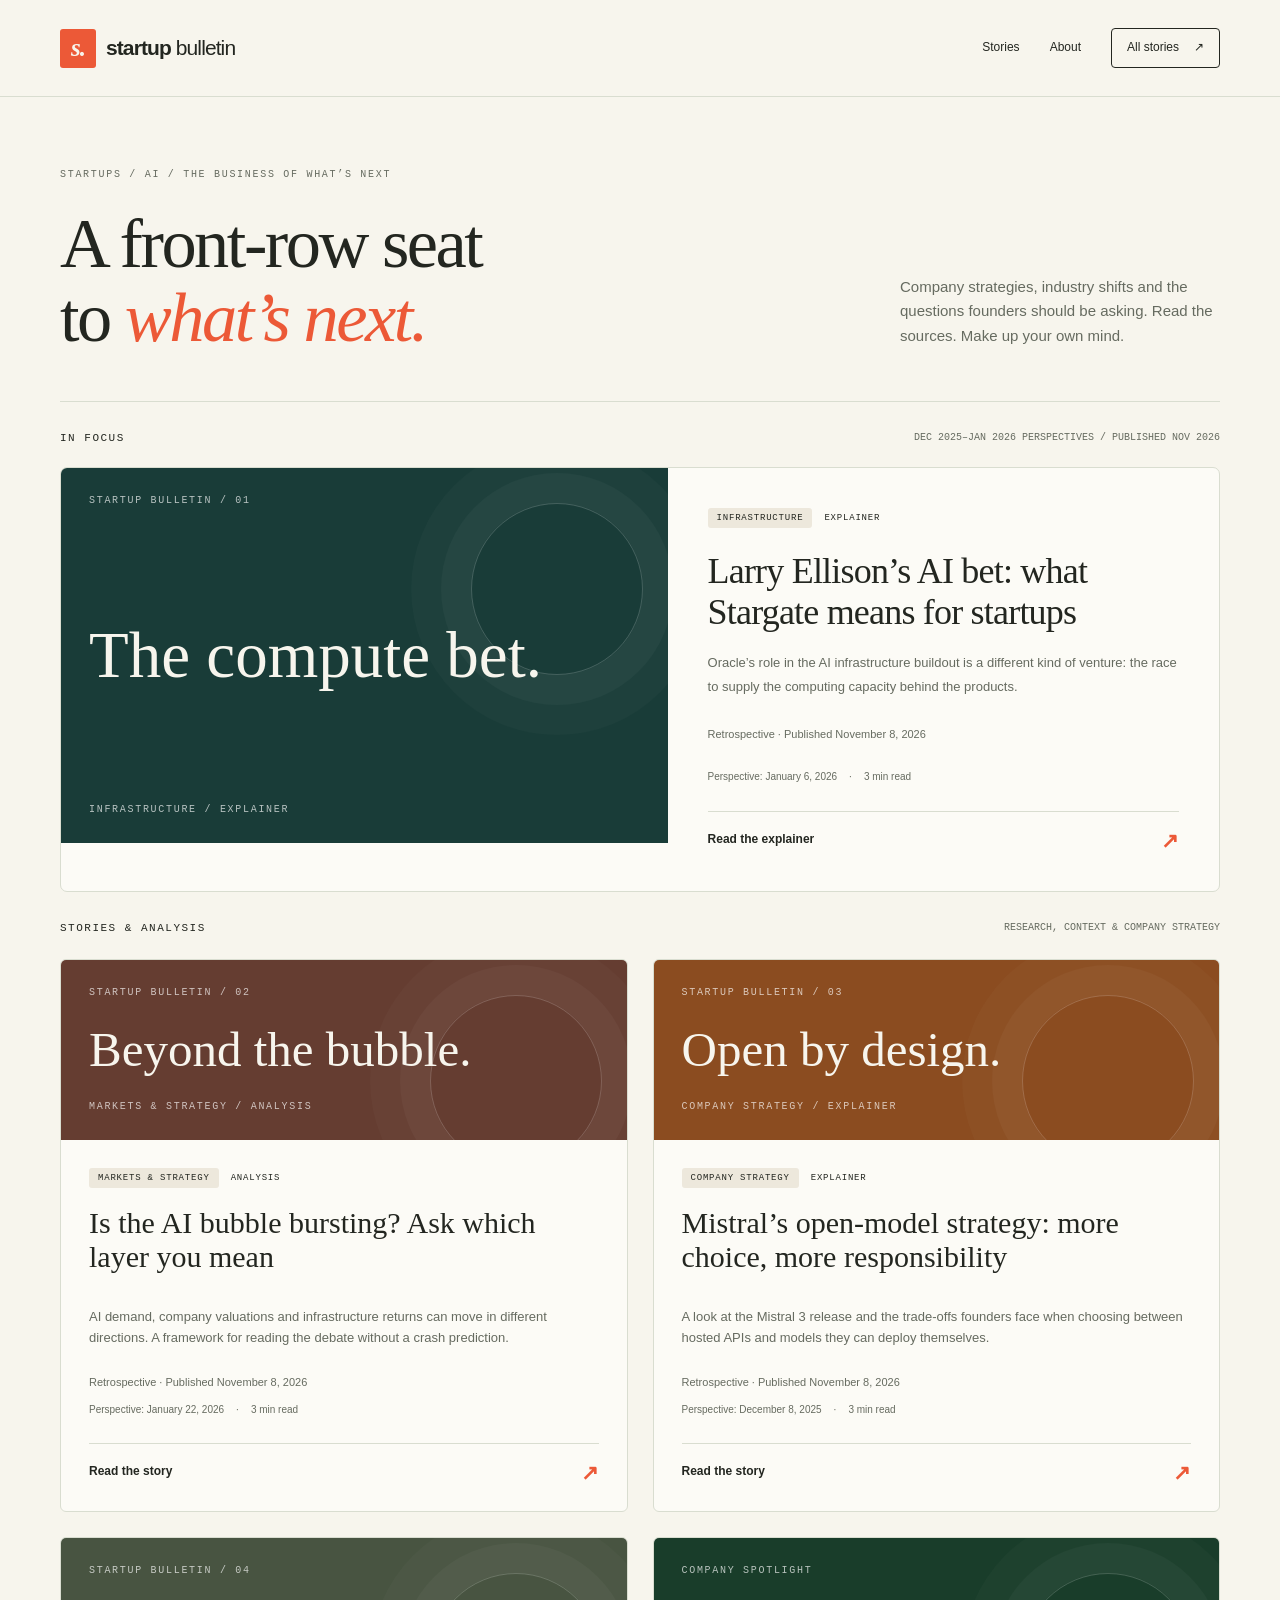
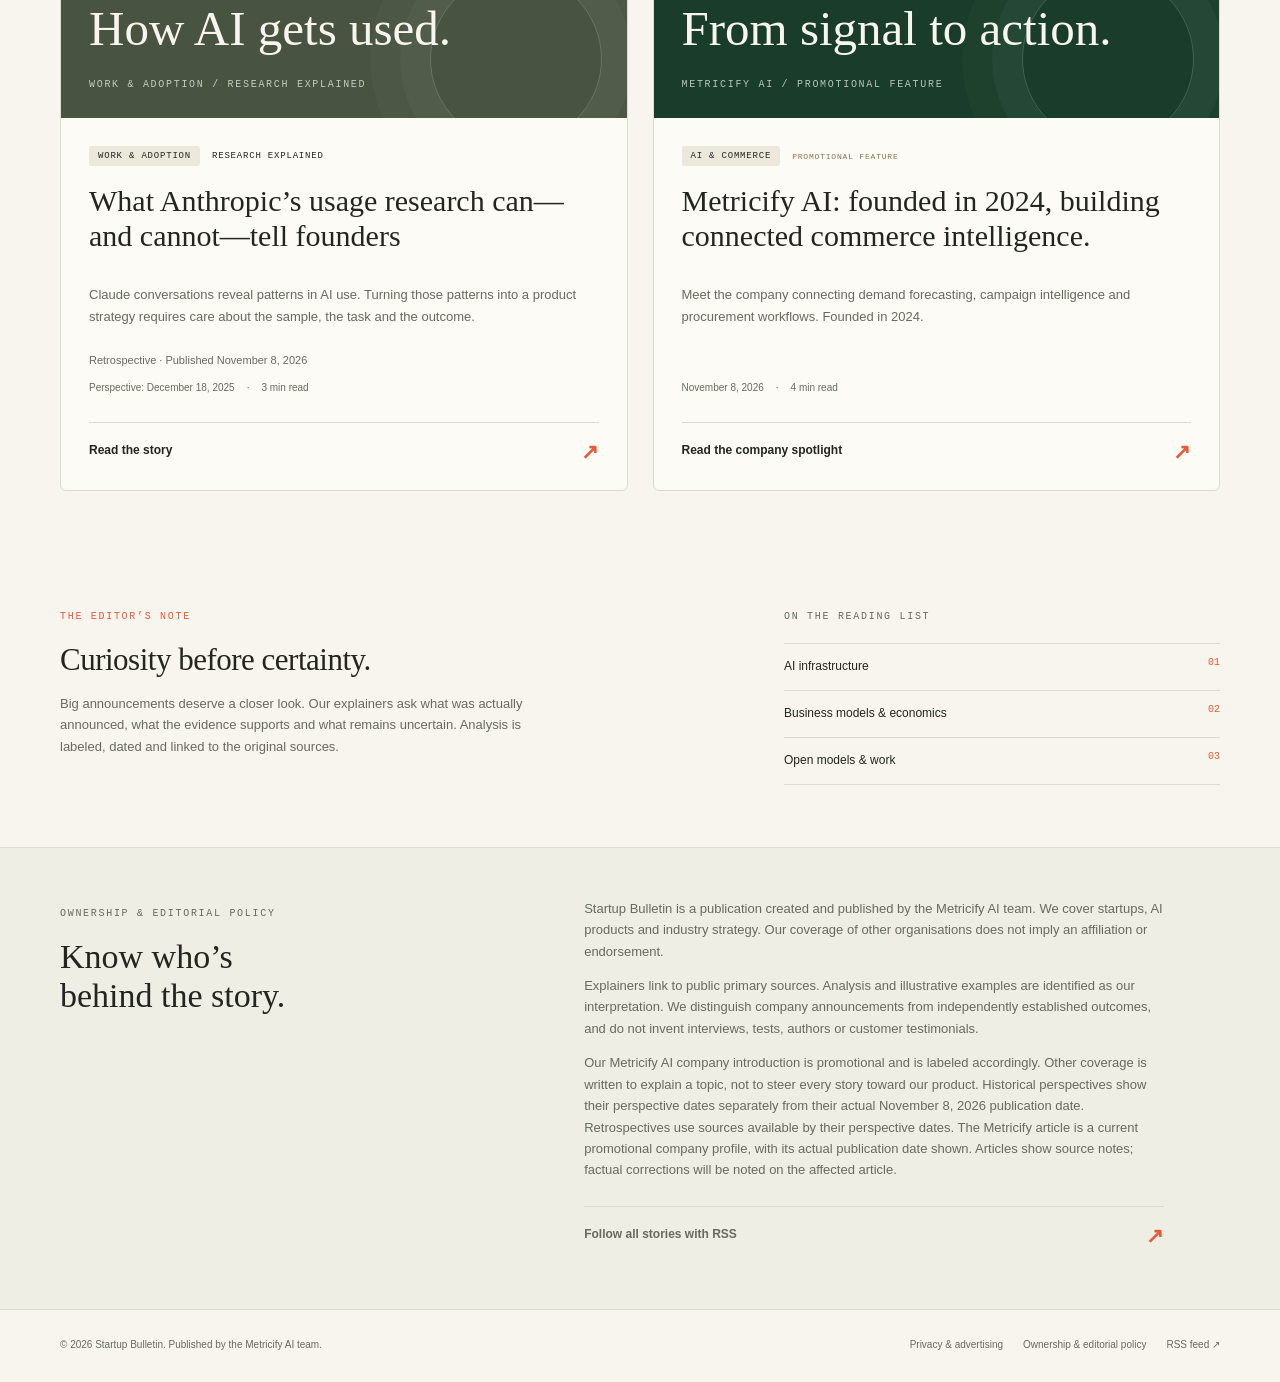
==== commit 5b1a9a2a: "Update index.html" ====
--- a/index.html
+++ b/index.html
@@ -1 +1 @@
-<!doctype html><html lang="en"><head><meta charset="utf-8"><meta name="viewport" content="width=device-width,initial-scale=1"><title>Startup stories, AI strategy &amp; company explainers | Startup Bulletin</title><meta name="description" content="Explore AI infrastructure, the bubble debate, Mistral, Anthropic and startup product spotlights, with sources and clearly labeled analysis."><link rel="canonical" href="https://startupbulletin.github.io/"><meta property="og:title" content="Startup stories, AI strategy &amp; company explainers"><meta property="og:description" content="Explore AI infrastructure, the bubble debate, Mistral, Anthropic and startup product spotlights, with sources and clearly labeled analysis."><meta property="og:type" content="website"><meta property="og:url" content="https://startupbulletin.github.io/"><meta name="theme-color" content="#f7f5ed"><link rel="stylesheet" href="style.css"><link rel="alternate" type="application/rss+xml" title="Startup Bulletin" href="feed.xml"><script type="application/ld+json">{"@context": "https://schema.org", "@type": "Blog", "name": "Startup Bulletin", "url": "https://startupbulletin.github.io/", "publisher": {"@type": "Organization", "name": "Metricify AI"}, "blogPost": [{"@type": "BlogPosting", "headline": "Larry Ellison’s AI bet: what Stargate means for startups", "url": "https://startupbulletin.github.io/larry-ellison-stargate-ai.html"}, {"@type": "BlogPosting", "headline": "Is the AI bubble bursting? Ask which layer you mean", "url": "https://startupbulletin.github.io/is-the-ai-bubble-bursting.html"}, {"@type": "BlogPosting", "headline": "Mistral’s open-model strategy: more choice, more responsibility", "url": "https://startupbulletin.github.io/mistral-open-model-strategy.html"}, {"@type": "BlogPosting", "headline": "What Anthropic’s usage research can—and cannot—tell founders", "url": "https://startupbulletin.github.io/anthropic-ai-work-adoption.html"}]}</script><style>.news-grid{display:grid;grid-template-columns:repeat(2,minmax(0,1fr));gap:25px;margin:25px 0 55px}.news-card{border:1px solid var(--line);border-radius:6px;overflow:hidden;background:#fcfbf6;display:flex;flex-direction:column}.news-card .card-copy{padding:28px;flex:1;display:flex;flex-direction:column}.news-card h3{font:normal 30px/1.15 Georgia,serif;margin:18px 0}.news-card p{font-size:13px;color:var(--muted)}.news-card .meta{margin-top:auto}.cover{min-height:180px;padding:25px 28px;color:#f7f5ed;display:flex;flex-direction:column;justify-content:space-between;position:relative;overflow:hidden}.cover:after{content:"";position:absolute;width:170px;height:170px;border:1px solid #ffffff30;border-radius:50%;right:25px;top:35px;box-shadow:0 0 0 30px #ffffff08,0 0 0 60px #ffffff05}.cover strong{font:normal 49px Georgia,serif;z-index:1;max-width:85%}.cover .eyebrow{color:#ffffffb0}.hero-cover{min-height:375px}.hero-cover strong{font-size:65px}.story a:not(.btn):not(.back){text-decoration:underline;text-underline-offset:3px}.source-ref{font-size:11px;color:#846348}.sources li{font-size:12px}.story .editor-note{font-size:12px;padding:20px;background:#eeeee4;border-left:3px solid var(--orange)}@media(max-width:650px){.news-grid{grid-template-columns:1fr}.hero-cover{min-height:275px}.hero-cover strong{font-size:52px}.cover{min-height:160px}.cover strong{font-size:43px}}</style></head><body><a class="skip" href="#main">Skip to content</a><header class="masthead"><div class="wrap header-inner"><a class="brand" href="./" aria-label="Startup Bulletin home"><span class="brand-mark">s.</span><span>startup <em>bulletin</em></span></a><nav class="nav" aria-label="Primary"><a href="#stories">Stories</a><a href="#about">About</a><a class="nav-cta" href="#stories">All stories <span>↗</span></a></nav></div></header><main id="main" class="wrap"><section class="intro"><div><span class="eyebrow">STARTUPS / AI / THE BUSINESS OF WHAT’S NEXT</span><h1>A front-row seat<br>to <em>what’s next.</em></h1></div><p>Company strategies, industry shifts and the questions founders should be asking. Read the sources. Make up your own mind.</p></section><section aria-labelledby="lead-title"><div class="section-label"><h2 id="lead-title">In focus</h2><span>DEC 2025–JAN 2026 PERSPECTIVES / PUBLISHED NOV 2026</span></div><article class="feature"><a href="larry-ellison-stargate-ai.html" aria-label="Larry Ellison’s AI bet: what Stargate means for startups"><div class="cover hero-cover" style="background:#193c38"><span class="eyebrow">STARTUP BULLETIN / 01</span><strong>The compute bet.</strong><span class="eyebrow">Infrastructure / Explainer</span></div></a><div class="feature-copy"><div class="tags"><span class="tag">Infrastructure</span><span>Explainer</span></div><h3><a href="larry-ellison-stargate-ai.html">Larry Ellison’s AI bet: what Stargate means for startups</a></h3><p>Oracle’s role in the AI infrastructure buildout is a different kind of venture: the race to supply the computing capacity behind the products.</p><p style="font-size:11px;color:var(--muted)">Retrospective · Published November 8, 2026</p><div class="meta"><span>Perspective: <time datetime="2026-01-06">January 6, 2026</time></span><span>·</span><span>3 min read</span></div><a class="read-link" href="larry-ellison-stargate-ai.html">Read the explainer <span>↗</span></a></div></article></section><section id="stories"><div class="section-label"><h2>Stories & analysis</h2><span>RESEARCH, CONTEXT & COMPANY STRATEGY</span></div><div class="news-grid"><article class="news-card"><a href="is-the-ai-bubble-bursting.html" aria-label="Is the AI bubble bursting? Ask which layer you mean"><div class="cover " style="background:#653d31"><span class="eyebrow">STARTUP BULLETIN / 02</span><strong>Beyond the bubble.</strong><span class="eyebrow">Markets & strategy / Analysis</span></div></a><div class="card-copy"><div class="tags"><span class="tag">Markets & strategy</span><span>Analysis</span></div><h3><a href="is-the-ai-bubble-bursting.html">Is the AI bubble bursting? Ask which layer you mean</a></h3><p>AI demand, company valuations and infrastructure returns can move in different directions. A framework for reading the debate without a crash prediction.</p><p style="font-size:11px;color:var(--muted)">Retrospective · Published November 8, 2026</p><div class="meta"><span>Perspective: <time datetime="2026-01-22">January 22, 2026</time></span><span>·</span><span>3 min read</span></div><a class="read-link" href="is-the-ai-bubble-bursting.html">Read the story <span>↗</span></a></div></article><article class="news-card"><a href="mistral-open-model-strategy.html" aria-label="Mistral’s open-model strategy: more choice, more responsibility"><div class="cover " style="background:#8b4c20"><span class="eyebrow">STARTUP BULLETIN / 03</span><strong>Open by design.</strong><span class="eyebrow">Company strategy / Explainer</span></div></a><div class="card-copy"><div class="tags"><span class="tag">Company strategy</span><span>Explainer</span></div><h3><a href="mistral-open-model-strategy.html">Mistral’s open-model strategy: more choice, more responsibility</a></h3><p>A look at the Mistral 3 release and the trade-offs founders face when choosing between hosted APIs and models they can deploy themselves.</p><p style="font-size:11px;color:var(--muted)">Retrospective · Published November 8, 2026</p><div class="meta"><span>Perspective: <time datetime="2025-12-08">December 8, 2025</time></span><span>·</span><span>3 min read</span></div><a class="read-link" href="mistral-open-model-strategy.html">Read the story <span>↗</span></a></div></article><article class="news-card"><a href="anthropic-ai-work-adoption.html" aria-label="What Anthropic’s usage research can—and cannot—tell founders"><div class="cover " style="background:#485441"><span class="eyebrow">STARTUP BULLETIN / 04</span><strong>How AI gets used.</strong><span class="eyebrow">Work & adoption / Research explained</span></div></a><div class="card-copy"><div class="tags"><span class="tag">Work & adoption</span><span>Research explained</span></div><h3><a href="anthropic-ai-work-adoption.html">What Anthropic’s usage research can—and cannot—tell founders</a></h3><p>Claude conversations reveal patterns in AI use. Turning those patterns into a product strategy requires care about the sample, the task and the outcome.</p><p style="font-size:11px;color:var(--muted)">Retrospective · Published November 8, 2026</p><div class="meta"><span>Perspective: <time datetime="2025-12-18">December 18, 2025</time></span><span>·</span><span>3 min read</span></div><a class="read-link" href="anthropic-ai-work-adoption.html">Read the story <span>↗</span></a></div></article><article class="news-card"><a href="metricify-ai.html" class="cover" style="background:#193d2a"><span class="eyebrow">COMPANY SPOTLIGHT</span><strong>From signal to action.</strong><span class="eyebrow">METRICIFY AI / PROMOTIONAL FEATURE</span></a><div class="card-copy"><div class="tags"><span class="tag">AI & commerce</span><span class="promo">Promotional feature</span></div><h3><a href="metricify-ai.html">Metricify AI: founded in 2024, building connected commerce intelligence.</a></h3><p>Meet the company connecting demand forecasting, campaign intelligence and procurement workflows. Founded in 2024.</p><div class="meta"><time datetime="2026-11-08">November 8, 2026</time><span>·</span><span>4 min read</span></div><a class="read-link" href="metricify-ai.html">Read the company spotlight <span>↗</span></a></div></article></div></section><section class="below"><div><span class="eyebrow orange">THE EDITOR’S NOTE</span><h2>Curiosity before certainty.</h2><p>Big announcements deserve a closer look. Our explainers ask what was actually announced, what the evidence supports and what remains uncertain. Analysis is labeled, dated and linked to the original sources.</p></div><div><span class="eyebrow">ON THE READING LIST</span><div class="topic-list"><div>AI infrastructure <span>01</span></div><div>Business models & economics <span>02</span></div><div>Open models & work <span>03</span></div></div></div></section></main><section class="about-box" id="about"><div class="wrap about-grid"><div><span class="eyebrow">OWNERSHIP & EDITORIAL POLICY</span><h2>Know who’s<br>behind the story.</h2></div><div><p>Startup Bulletin is a publication created and published by the Metricify AI team. We cover startups, AI products and industry strategy. Our coverage of other organisations does not imply an affiliation or endorsement.</p><p>Explainers link to public primary sources. Analysis and illustrative examples are identified as our interpretation. We distinguish company announcements from independently established outcomes, and do not invent interviews, tests, authors or customer testimonials.</p><p>Our Metricify AI company introduction is promotional and is labeled accordingly. Other coverage is written to explain a topic, not to steer every story toward our product. Historical perspectives show their perspective dates separately from their actual November 8, 2026 publication date. Retrospectives use sources available by their perspective dates. The Metricify article is a current promotional company profile, with its actual publication date shown. Articles show source notes; factual corrections will be noted on the affected article.</p><p><a class="read-link" href="feed.xml">Follow all stories with RSS <span>↗</span></a></p></div></div></section><footer class="footer"><div class="wrap"><span>© 2026 Startup Bulletin. Published by the Metricify AI team.</span><div class="footer-links"><a href="./#about">Ownership & editorial policy</a><a href="feed.xml">RSS feed ↗</a></div></div></footer></body></html>
+<!doctype html><html lang="en"><head><link rel="icon" type="image/svg+xml" href="/favicon.svg"><meta charset="utf-8"><meta name="viewport" content="width=device-width,initial-scale=1"><title>Startup stories, AI strategy &amp; company explainers | Startup Bulletin</title><meta name="description" content="Explore AI infrastructure, the bubble debate, Mistral, Anthropic and startup product spotlights, with sources and clearly labeled analysis."><link rel="canonical" href="https://startupbulletin.github.io/"><meta property="og:title" content="Startup stories, AI strategy &amp; company explainers"><meta property="og:description" content="Explore AI infrastructure, the bubble debate, Mistral, Anthropic and startup product spotlights, with sources and clearly labeled analysis."><meta property="og:type" content="website"><meta property="og:url" content="https://startupbulletin.github.io/"><meta name="theme-color" content="#f7f5ed"><link rel="stylesheet" href="style.css"><link rel="alternate" type="application/rss+xml" title="Startup Bulletin" href="feed.xml"><script type="application/ld+json">{"@context": "https://schema.org", "@type": "Blog", "name": "Startup Bulletin", "url": "https://startupbulletin.github.io/", "publisher": {"@type": "Organization", "name": "Metricify AI"}, "blogPost": [{"@type": "BlogPosting", "headline": "Larry Ellison’s AI bet: what Stargate means for startups", "url": "https://startupbulletin.github.io/larry-ellison-stargate-ai.html"}, {"@type": "BlogPosting", "headline": "Is the AI bubble bursting? Ask which layer you mean", "url": "https://startupbulletin.github.io/is-the-ai-bubble-bursting.html"}, {"@type": "BlogPosting", "headline": "Mistral’s open-model strategy: more choice, more responsibility", "url": "https://startupbulletin.github.io/mistral-open-model-strategy.html"}, {"@type": "BlogPosting", "headline": "What Anthropic’s usage research can—and cannot—tell founders", "url": "https://startupbulletin.github.io/anthropic-ai-work-adoption.html"}]}</script><style>.news-grid{display:grid;grid-template-columns:repeat(2,minmax(0,1fr));gap:25px;margin:25px 0 55px}.news-card{border:1px solid var(--line);border-radius:6px;overflow:hidden;background:#fcfbf6;display:flex;flex-direction:column}.news-card .card-copy{padding:28px;flex:1;display:flex;flex-direction:column}.news-card h3{font:normal 30px/1.15 Georgia,serif;margin:18px 0}.news-card p{font-size:13px;color:var(--muted)}.news-card .meta{margin-top:auto}.cover{min-height:180px;padding:25px 28px;color:#f7f5ed;display:flex;flex-direction:column;justify-content:space-between;position:relative;overflow:hidden}.cover:after{content:"";position:absolute;width:170px;height:170px;border:1px solid #ffffff30;border-radius:50%;right:25px;top:35px;box-shadow:0 0 0 30px #ffffff08,0 0 0 60px #ffffff05}.cover strong{font:normal 49px Georgia,serif;z-index:1;max-width:85%}.cover .eyebrow{color:#ffffffb0}.hero-cover{min-height:375px}.hero-cover strong{font-size:65px}.story a:not(.btn):not(.back){text-decoration:underline;text-underline-offset:3px}.source-ref{font-size:11px;color:#846348}.sources li{font-size:12px}.story .editor-note{font-size:12px;padding:20px;background:#eeeee4;border-left:3px solid var(--orange)}@media(max-width:650px){.news-grid{grid-template-columns:1fr}.hero-cover{min-height:275px}.hero-cover strong{font-size:52px}.cover{min-height:160px}.cover strong{font-size:43px}}</style><script async src="https://pagead2.googlesyndication.com/pagead/js/adsbygoogle.js?client=ca-pub-8381416133668022" crossorigin="anonymous"></script></head><body><a class="skip" href="#main">Skip to content</a><header class="masthead"><div class="wrap header-inner"><a class="brand" href="./" aria-label="Startup Bulletin home"><span class="brand-mark">s.</span><span>startup <em>bulletin</em></span></a><nav class="nav" aria-label="Primary"><a href="#stories">Stories</a><a href="#about">About</a><a class="nav-cta" href="#stories">All stories <span>↗</span></a></nav></div></header><main id="main" class="wrap"><section class="intro"><div><span class="eyebrow">STARTUPS / AI / THE BUSINESS OF WHAT’S NEXT</span><h1>A front-row seat<br>to <em>what’s next.</em></h1></div><p>Company strategies, industry shifts and the questions founders should be asking. Read the sources. Make up your own mind.</p></section><section aria-labelledby="lead-title"><div class="section-label"><h2 id="lead-title">In focus</h2><span>DEC 2025–JAN 2026 PERSPECTIVES / PUBLISHED NOV 2026</span></div><article class="feature"><a href="larry-ellison-stargate-ai.html" aria-label="Larry Ellison’s AI bet: what Stargate means for startups"><div class="cover hero-cover" style="background:#193c38"><span class="eyebrow">STARTUP BULLETIN / 01</span><strong>The compute bet.</strong><span class="eyebrow">Infrastructure / Explainer</span></div></a><div class="feature-copy"><div class="tags"><span class="tag">Infrastructure</span><span>Explainer</span></div><h3><a href="larry-ellison-stargate-ai.html">Larry Ellison’s AI bet: what Stargate means for startups</a></h3><p>Oracle’s role in the AI infrastructure buildout is a different kind of venture: the race to supply the computing capacity behind the products.</p><p style="font-size:11px;color:var(--muted)">Retrospective · Published November 8, 2026</p><div class="meta"><span>Perspective: <time datetime="2026-01-06">January 6, 2026</time></span><span>·</span><span>3 min read</span></div><a class="read-link" href="larry-ellison-stargate-ai.html">Read the explainer <span>↗</span></a></div></article></section><section id="stories"><div class="section-label"><h2>Stories & analysis</h2><span>RESEARCH, CONTEXT & COMPANY STRATEGY</span></div><div class="news-grid"><article class="news-card"><a href="is-the-ai-bubble-bursting.html" aria-label="Is the AI bubble bursting? Ask which layer you mean"><div class="cover " style="background:#653d31"><span class="eyebrow">STARTUP BULLETIN / 02</span><strong>Beyond the bubble.</strong><span class="eyebrow">Markets & strategy / Analysis</span></div></a><div class="card-copy"><div class="tags"><span class="tag">Markets & strategy</span><span>Analysis</span></div><h3><a href="is-the-ai-bubble-bursting.html">Is the AI bubble bursting? Ask which layer you mean</a></h3><p>AI demand, company valuations and infrastructure returns can move in different directions. A framework for reading the debate without a crash prediction.</p><p style="font-size:11px;color:var(--muted)">Retrospective · Published November 8, 2026</p><div class="meta"><span>Perspective: <time datetime="2026-01-22">January 22, 2026</time></span><span>·</span><span>3 min read</span></div><a class="read-link" href="is-the-ai-bubble-bursting.html">Read the story <span>↗</span></a></div></article><article class="news-card"><a href="mistral-open-model-strategy.html" aria-label="Mistral’s open-model strategy: more choice, more responsibility"><div class="cover " style="background:#8b4c20"><span class="eyebrow">STARTUP BULLETIN / 03</span><strong>Open by design.</strong><span class="eyebrow">Company strategy / Explainer</span></div></a><div class="card-copy"><div class="tags"><span class="tag">Company strategy</span><span>Explainer</span></div><h3><a href="mistral-open-model-strategy.html">Mistral’s open-model strategy: more choice, more responsibility</a></h3><p>A look at the Mistral 3 release and the trade-offs founders face when choosing between hosted APIs and models they can deploy themselves.</p><p style="font-size:11px;color:var(--muted)">Retrospective · Published November 8, 2026</p><div class="meta"><span>Perspective: <time datetime="2025-12-08">December 8, 2025</time></span><span>·</span><span>3 min read</span></div><a class="read-link" href="mistral-open-model-strategy.html">Read the story <span>↗</span></a></div></article><article class="news-card"><a href="anthropic-ai-work-adoption.html" aria-label="What Anthropic’s usage research can—and cannot—tell founders"><div class="cover " style="background:#485441"><span class="eyebrow">STARTUP BULLETIN / 04</span><strong>How AI gets used.</strong><span class="eyebrow">Work & adoption / Research explained</span></div></a><div class="card-copy"><div class="tags"><span class="tag">Work & adoption</span><span>Research explained</span></div><h3><a href="anthropic-ai-work-adoption.html">What Anthropic’s usage research can—and cannot—tell founders</a></h3><p>Claude conversations reveal patterns in AI use. Turning those patterns into a product strategy requires care about the sample, the task and the outcome.</p><p style="font-size:11px;color:var(--muted)">Retrospective · Published November 8, 2026</p><div class="meta"><span>Perspective: <time datetime="2025-12-18">December 18, 2025</time></span><span>·</span><span>3 min read</span></div><a class="read-link" href="anthropic-ai-work-adoption.html">Read the story <span>↗</span></a></div></article><article class="news-card"><a href="metricify-ai.html" class="cover" style="background:#193d2a"><span class="eyebrow">COMPANY SPOTLIGHT</span><strong>From signal to action.</strong><span class="eyebrow">METRICIFY AI / PROMOTIONAL FEATURE</span></a><div class="card-copy"><div class="tags"><span class="tag">AI & commerce</span><span class="promo">Promotional feature</span></div><h3><a href="metricify-ai.html">Metricify AI: founded in 2024, building connected commerce intelligence.</a></h3><p>Meet the company connecting demand forecasting, campaign intelligence and procurement workflows. Founded in 2024.</p><div class="meta"><time datetime="2026-11-08">November 8, 2026</time><span>·</span><span>4 min read</span></div><a class="read-link" href="metricify-ai.html">Read the company spotlight <span>↗</span></a></div></article></div></section><section class="below"><div><span class="eyebrow orange">THE EDITOR’S NOTE</span><h2>Curiosity before certainty.</h2><p>Big announcements deserve a closer look. Our explainers ask what was actually announced, what the evidence supports and what remains uncertain. Analysis is labeled, dated and linked to the original sources.</p></div><div><span class="eyebrow">ON THE READING LIST</span><div class="topic-list"><div>AI infrastructure <span>01</span></div><div>Business models & economics <span>02</span></div><div>Open models & work <span>03</span></div></div></div></section></main><section class="about-box" id="about"><div class="wrap about-grid"><div><span class="eyebrow">OWNERSHIP & EDITORIAL POLICY</span><h2>Know who’s<br>behind the story.</h2></div><div><p>Startup Bulletin is a publication created and published by the Metricify AI team. We cover startups, AI products and industry strategy. Our coverage of other organisations does not imply an affiliation or endorsement.</p><p>Explainers link to public primary sources. Analysis and illustrative examples are identified as our interpretation. We distinguish company announcements from independently established outcomes, and do not invent interviews, tests, authors or customer testimonials.</p><p>Our Metricify AI company introduction is promotional and is labeled accordingly. Other coverage is written to explain a topic, not to steer every story toward our product. Historical perspectives show their perspective dates separately from their actual November 8, 2026 publication date. Retrospectives use sources available by their perspective dates. The Metricify article is a current promotional company profile, with its actual publication date shown. Articles show source notes; factual corrections will be noted on the affected article.</p><p><a class="read-link" href="feed.xml">Follow all stories with RSS <span>↗</span></a></p></div></div></section><footer class="footer"><div class="wrap"><span>© 2026 Startup Bulletin. Published by the Metricify AI team.</span><div class="footer-links"><a href="privacy.html">Privacy & advertising</a><a href="./#about">Ownership & editorial policy</a><a href="feed.xml">RSS feed ↗</a></div></div></footer></body></html>
